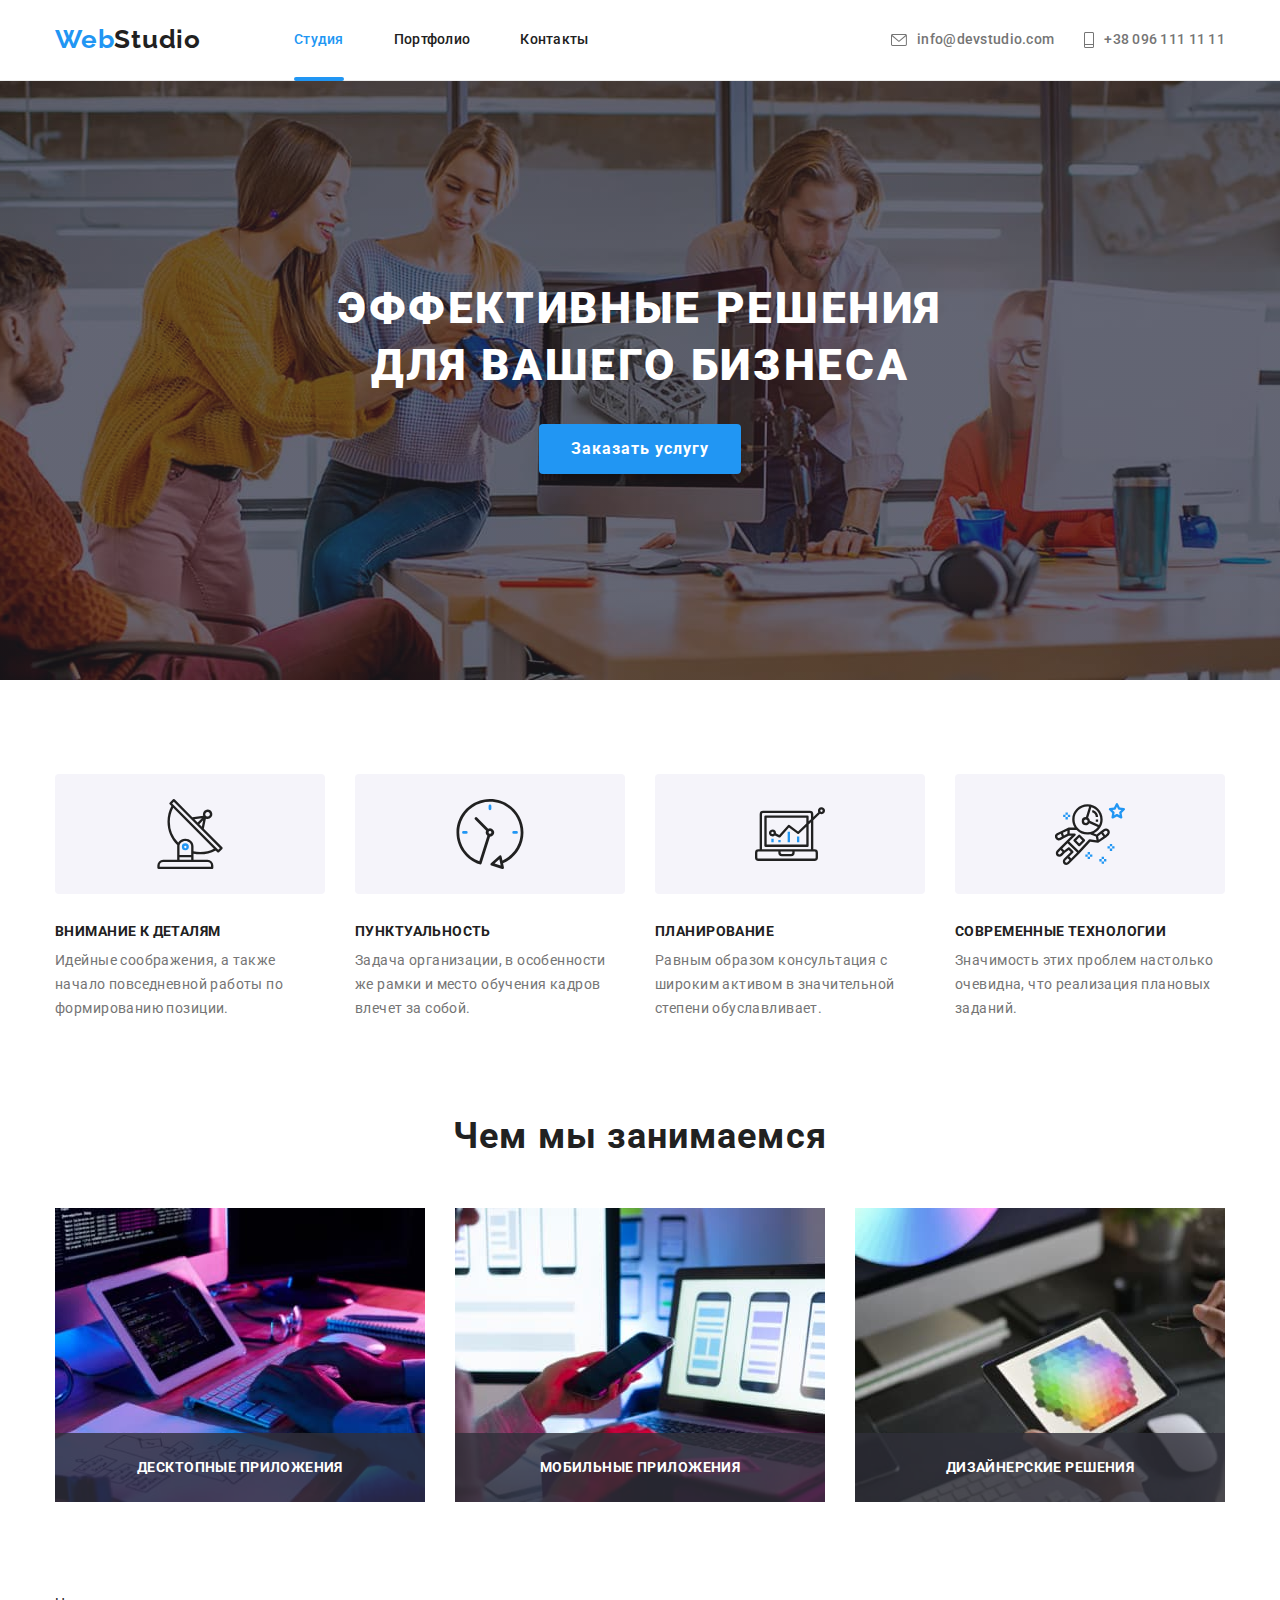
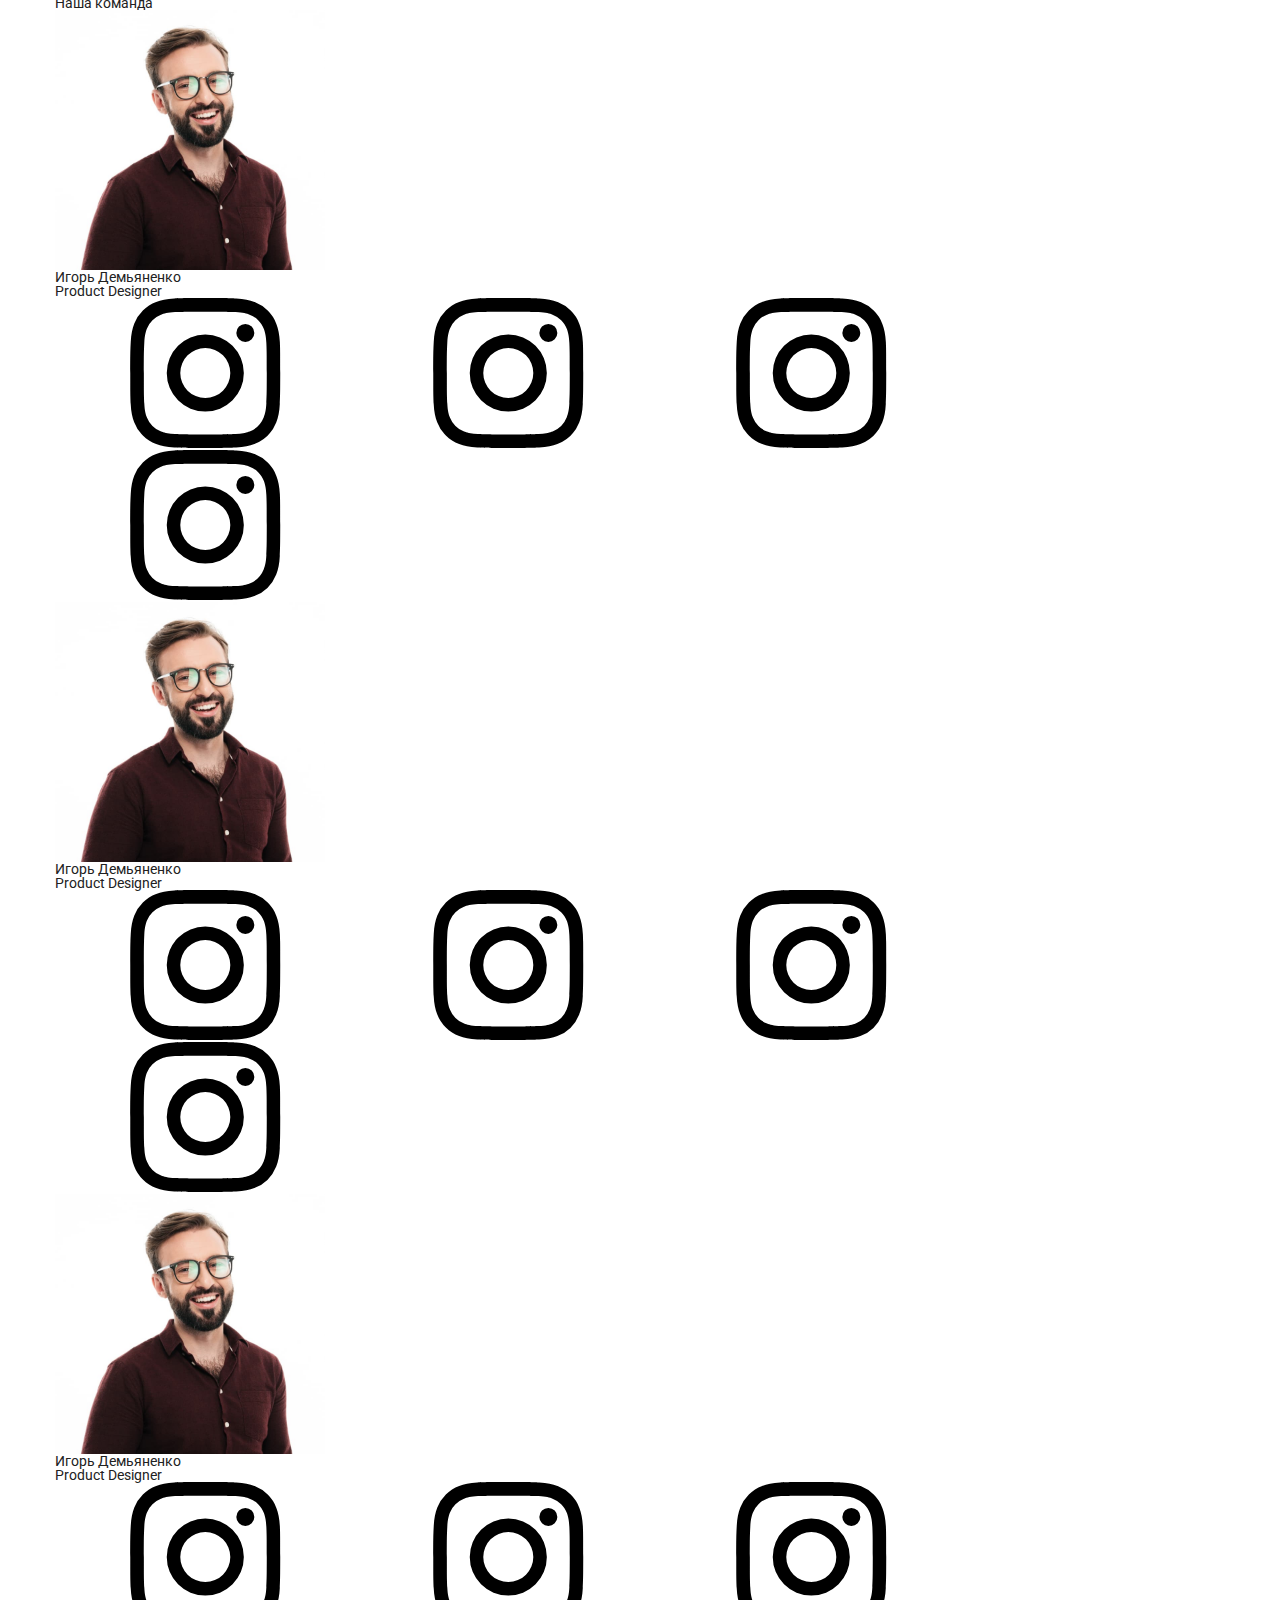
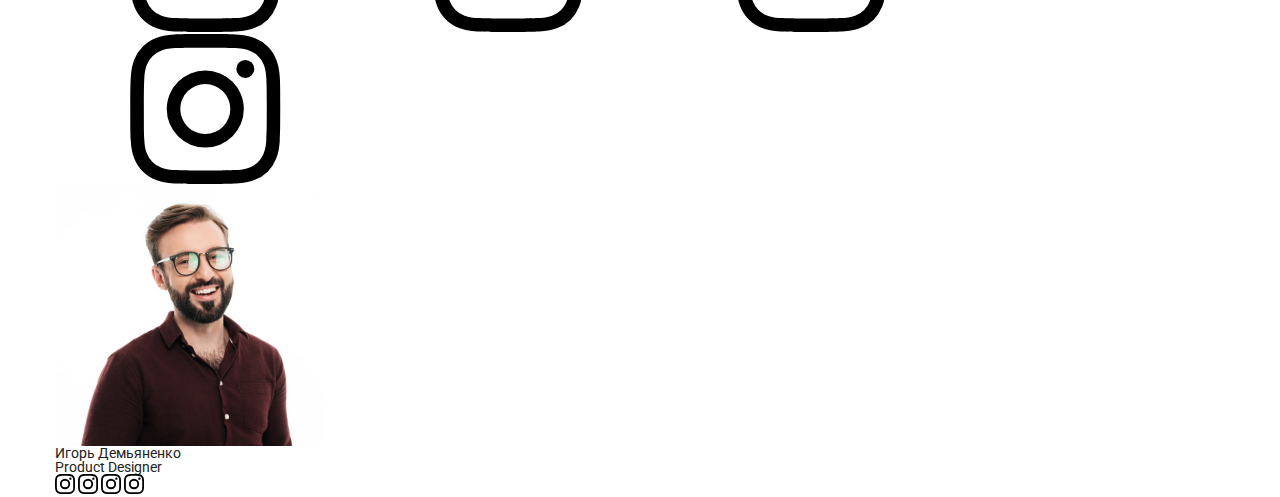
==== index.html @ 562f8910 "Update index.html" ====
<!DOCTYPE html>
<html lang="ru">
  <head>
    <meta charset="UTF-8" />
    <meta name="viewport" content="width=device-width, initial-scale=1.0" />
    <link rel="stylesheet" href="./css/main.min.css" />
    <link rel="preconnect" href="https://fonts.gstatic.com" />
    <link
      href="https://fonts.googleapis.com/css2?family=Raleway:wght@700&family=Roboto:wght@400;500;700;900&display=swap"
      rel="stylesheet"
    />
    <title>Студия</title>
  </head>
  <body>
    <header class="header">
      <div class="container header__inner">
        <a href="index.html" class="logo header__logo"
          ><span class="logo--accent">Web</span>Studio</a
        >
        <nav class="header__nav">
          <ul class="header__nav-list">
            <li>
              <a
                href="index.html"
                class="header__nav-link header__nav-link--active"
                >Студия</a
              >
            </li>

            <li>
              <a href="#" class="header__nav-link">Портфолио</a>
            </li>

            <li>
              <a href="#" class="header__nav-link">Контакты</a>
            </li>
          </ul>
        </nav>
        <address class="header__contact">
          <a href="mailto:info@devstudio.com" class="header__contact-link"
            ><svg width="16" height="12" class="header__contact-icon">
              <use xlink:href="./images/sprite.svg#icon-envelope"></use></svg
            >info@devstudio.com</a
          >

          <a href="tel:+380961111111" class="header__contact-link"
            ><svg width="10" height="16" class="header__contact-icon">
              <use xlink:href="./images/sprite.svg#icon-smartphone"></use></svg
            >+38 096 111 11 11</a
          >
        </address>
      </div>
    </header>
    <main>
      <section class="intro">
        <div class="container intro__inner">
          <h1 class="visually-hidden">
            Создание сайтов, продвижение и обслуживание.
          </h1>
          <b class="intro__title"
            >Эффективные решения <br />
            для вашего бизнеса</b
          >
          <button type="button" class="popup-btn-open">Заказать услугу</button>
        </div>
      </section>
      <section class="soft-skill">
        <div class="container">
          <h2 class="visually-hidden">
            Эффективные веб решения для каждого бизнеса.
          </h2>
          <ul class="soft-skill__list">
            <li>
              <div class="soft-skill__list-icon-box">
                <svg width="70" height="70">
                  <use xlink:href="./images/sprite.svg#icon-antenna"></use>
                </svg>
              </div>
              <h3 class="soft-skill__list-title">Внимание к деталям</h3>
              <p class="soft-skill__list-text">
                Идейные соображения, а также начало повседневной работы по
                формированию позиции.
              </p>
            </li>

            <li>
              <div class="soft-skill__list-icon-box">
                <svg width="70" height="70">
                  <use xlink:href="./images/sprite.svg#icon-clock"></use>
                </svg>
              </div>
              <h3 class="soft-skill__list-title">Пунктуальность</h3>
              <p class="soft-skill__list-text">
                Задача организации, в особенности же рамки и место обучения
                кадров влечет за собой.
              </p>
            </li>

            <li>
              <div class="soft-skill__list-icon-box">
                <svg width="70" height="70">
                  <use xlink:href="./images/sprite.svg#icon-diagram"></use>
                </svg>
              </div>
              <h3 class="soft-skill__list-title">Планирование</h3>
              <p class="soft-skill__list-text">
                Равным образом консультация с широким активом в значительной
                степени обуславливает.
              </p>
            </li>

            <li>
              <div class="soft-skill__list-icon-box">
                <svg width="70" height="70">
                  <use xlink:href="./images/sprite.svg#icon-astronaut"></use>
                </svg>
              </div>
              <h3 class="soft-skill__list-title">Современные технологии</h3>
              <p class="soft-skill__list-text">
                Значимость этих проблем настолько очевидна, что реализация
                плановых заданий.
              </p>
            </li>
          </ul>
        </div>
      </section>
      <section class="tech-skill">
        <div class="container">
          <h2 class="tech-skill__title">Чем мы занимаемся</h2>
          <ul class="tech-skill__list">
            <li>
              <div class="tech-skill__list-thumb">
                <img
                  src="./images/works/develop.jpg"
                  alt="десктопные приложения"
                />
                <div class="tech-skill__box-title">
                  <h3 class="tech-skill__list-title">Десктопные приложения</h3>
                </div>
              </div>
            </li>
            <li>
              <div class="tech-skill__list-thumb">
                <img
                  src="./images/works/adaptive.jpg"
                  alt="мобильные приложения"
                />
                <div class="tech-skill__box-title">
                  <h3 class="tech-skill__list-title">Мобильные приложения</h3>
                </div>
              </div>
            </li>
            <li>
              <div class="tech-skill__list-thumb">
                <img
                  src="./images/works/design.jpg"
                  alt="дизайнерские решения"
                />
                <div class="tech-skill__box-title">
                  <h3 class="tech-skill__list-title">Дизайнерские решения</h3>
                </div>
              </div>
            </li>
          </ul>
        </div>
      </section>
      <section class="team">
        <div class="container">
          <h2 class="team__title">Наша команда</h2>
          <ul class="team__list">
            <li>
              <div class="team__list-thumb-top">
                <img
                  src="./images/team/product_designer.jpg"
                  alt="Игорь Демьяненко"
                />
              </div>

              <div class="team__list-thumb-bottom">
                <h3 class="team__list-title">Игорь Демьяненко</h3>
                <p class="team__list-text">Product Designer</p>
              </div>

              <div class="team__list-social">
                <svg class="team__list-icon">
                  <use xlink:href="./images/sprite.svg#icon-instagram"></use>
                </svg>

                <svg class="team__list-icon">
                  <use xlink:href="./images/sprite.svg#icon-instagram"></use>
                </svg>

                <svg class="team__list-icon">
                  <use xlink:href="./images/sprite.svg#icon-instagram"></use>
                </svg>

                <svg class="team__list-icon">
                  <use xlink:href="./images/sprite.svg#icon-instagram"></use>
                </svg>
              </div>
            </li>

            <li>
              <div class="team__list-thumb-top">
                <img
                  src="./images/team/product_designer.jpg"
                  alt="Игорь Демьяненко"
                />
              </div>

              <div class="team__list-thumb-bottom">
                <h3 class="team__list-title">Игорь Демьяненко</h3>
                <p class="team__list-text">Product Designer</p>
              </div>

              <div class="team__list-social">
                <svg class="team__list-icon">
                  <use xlink:href="./images/sprite.svg#icon-instagram"></use>
                </svg>

                <svg class="team__list-icon">
                  <use xlink:href="./images/sprite.svg#icon-instagram"></use>
                </svg>

                <svg class="team__list-icon">
                  <use xlink:href="./images/sprite.svg#icon-instagram"></use>
                </svg>

                <svg class="team__list-icon">
                  <use xlink:href="./images/sprite.svg#icon-instagram"></use>
                </svg>
              </div>
            </li>

            <li>
              <div class="team__list-thumb-top">
                <img
                  src="./images/team/product_designer.jpg"
                  alt="Игорь Демьяненко"
                />
              </div>

              <div class="team__list-thumb-bottom">
                <h3 class="team__list-title">Игорь Демьяненко</h3>
                <p class="team__list-text">Product Designer</p>
              </div>

              <div class="team__list-social">
                <svg class="team__list-icon">
                  <use xlink:href="./images/sprite.svg#icon-instagram"></use>
                </svg>

                <svg class="team__list-icon">
                  <use xlink:href="./images/sprite.svg#icon-instagram"></use>
                </svg>

                <svg class="team__list-icon">
                  <use xlink:href="./images/sprite.svg#icon-instagram"></use>
                </svg>

                <svg class="team__list-icon">
                  <use xlink:href="./images/sprite.svg#icon-instagram"></use>
                </svg>
              </div>
            </li>

            <li>
              <div class="team__list-thumb-top">
                <img
                  src="./images/team/product_designer.jpg"
                  alt="Игорь Демьяненко"
                />
              </div>

              <div class="team__list-thumb-bottom">
                <h3 class="team__list-title">Игорь Демьяненко</h3>
                <p class="team__list-text">Product Designer</p>
              </div>

              <div class="team__list-social">
                <svg class="team__list-icon" width="20" height="20">
                  <use xlink:href="./images/sprite.svg#icon-instagram"></use>
                </svg>

                <svg class="team__list-icon" width="20" height="20">
                  <use xlink:href="./images/sprite.svg#icon-instagram"></use>
                </svg>

                <svg class="team__list-icon" width="20" height="20">
                  <use xlink:href="./images/sprite.svg#icon-instagram"></use>
                </svg>

                <svg class="team__list-icon" width="20" height="20">
                  <use xlink:href="./images/sprite.svg#icon-instagram"></use>
                </svg>
              </div>
            </li>
          </ul>
        </div>
      </section>
    </main>
  </body>
</html>
---- css/main.min.css ----
*{padding:0;margin:0;border:0}*,*:before,:after{-webkit-box-sizing:border-box;box-sizing:border-box}aside,nav,footer,header,section{display:block}html,body{height:100%;width:100%;font-size:100%;line-height:1;font-size:14px;-ms-text-size-adjust:100%;-moz-text-size-adjust:100%;-webkit-text-size-adjust:100%}input,button,textarea{font-family:inherit}input::-ms-clear{display:none}button{cursor:pointer}button::-moz-focus-inner{padding:0;border:0}a,a:visited{text-decoration:none}a:hover{text-decoration:none}address{font-style:inherit}ul li{list-style:none}img{display:block;width:100%;height:auto}h1,h2,h3,h4,h5,h6{font-size:inherit;font-weight:400}.visually-hidden{position:absolute;width:1px;height:1px;margin:-1px;border:0;padding:0;white-space:nowrap;-webkit-clip-path:inset(100%);clip-path:inset(100%);clip:rect(0 0 0 0);overflow:hidden}body{font-family:var(--primary-font-family);background-color:var(--primary-bc);color:var(--primary-color)}.container{max-width:1200px;padding:0 15px;margin:0 auto}:root{--primary-color: #212121;--primary-bc: #ffffff;--secondary-bc-black: #2f303a;--secondary-bc-gray: #f5f4fa;--secondary-color-white: #ffffff;--secondary-color-gray: #757575;--color-accent: #2196f3;--border-header-color: #ececec;--header-contact-color: #757575;--link-active-color: #2196f3;--box-transparent: rgba(47, 48, 58, 0.8);--primary-font-family: "Roboto", sans-serif;--primary-font-family-logo: "Raleway", sans-serif;--fc-active: 250ms cubic-bezier(0.4, 0, 0.2, 1);--fc-gradient-bg: linear-gradient(to right, rgba(47, 48, 58, 0.4), rgba(47, 48, 58, 0.4))}.header{outline:1px solid var(--border-header-color)}.header__inner{display:-webkit-box;display:-ms-flexbox;display:flex;-webkit-box-align:center;-ms-flex-align:center;align-items:center}.header__logo{padding:24px 0;color:inherit}.header__nav{margin-left:93px}.header__nav-list{display:-webkit-box;display:-ms-flexbox;display:flex}.header__nav-list :not(:first-child){margin-left:50px}.header__nav-link{display:inline-block;padding:32px 0;font-weight:500;font-size:14px;line-height:1.1;letter-spacing:0.02em;color:inherit;-webkit-transition:color var(--fc-active);transition:color var(--fc-active)}.header__nav-link:hover,.header__nav-link:focus{color:var(--link-active-color)}.header__nav-link--active{position:relative;color:var(--link-active-color)}.header__nav-link--active::after{content:"";position:absolute;right:0;bottom:-1px;width:100%;height:4px;background-color:var(--link-active-color);border-radius:2px}.header__contact{display:-webkit-box;display:-ms-flexbox;display:flex;margin-left:auto}.header__contact :not(:first-child){margin-left:30px}.header__contact-link{display:-webkit-box;display:-ms-flexbox;display:flex;-webkit-box-align:center;-ms-flex-align:center;align-items:center;padding:32px 0;font-weight:500;font-size:14px;line-height:1.1;letter-spacing:0.02em;color:var(--header-contact-color);-webkit-transition:color var(--fc-active);transition:color var(--fc-active)}.header__contact-link:hover,.header__contact-link:focus{color:var(--link-active-color)}.header__contact-icon{margin-right:10px;fill:currentColor}.header__contact-icon:hover,.header__contact-icon:focus{fill:currentColor}.logo{font-family:var(--primary-font-family-logo);font-weight:700;font-size:26px;line-height:1.2;letter-spacing:0.03em}.logo--accent{color:var(--color-accent)}.intro{background-color:var(--secondary-bc-black);background-image:var(--fc-gradient-bg),url(../images/hero-bg.jpg);background-repeat:no-repeat;background-position:center;background-size:cover}.intro__inner{height:600px;padding:200px 0;display:-webkit-box;display:-ms-flexbox;display:flex;-webkit-box-align:center;-ms-flex-align:center;align-items:center;-webkit-box-orient:vertical;-webkit-box-direction:normal;-ms-flex-direction:column;flex-direction:column}.intro__title{margin-bottom:30px;font-weight:900;font-size:44px;line-height:1.3;letter-spacing:0.06em;text-align:center;text-transform:uppercase;color:var(--secondary-color-white)}.soft-skill{padding:94px 0}.soft-skill__list{display:-webkit-box;display:-ms-flexbox;display:flex}.soft-skill__list :not(:first-of-type){margin-left:30px}.soft-skill__list-icon-box{display:-webkit-box;display:-ms-flexbox;display:flex;-webkit-box-pack:center;-ms-flex-pack:center;justify-content:center;padding:25px 100px;margin-bottom:30px;background-color:var(--secondary-bc-gray);border-radius:4px}.soft-skill__list-title{margin-bottom:10px;font-weight:700;font-size:14px;line-height:1.1;letter-spacing:0.03em;text-transform:uppercase}.soft-skill__list-text{font-weight:400;font-size:14px;line-height:1.7;letter-spacing:0.03em;color:var(--secondary-color-gray)}.tech-skill{padding-bottom:94px}.tech-skill__title{margin-bottom:50px;font-weight:700;font-size:36px;line-height:1.2;text-align:center;letter-spacing:0.03em}.tech-skill__list{display:-webkit-box;display:-ms-flexbox;display:flex;-webkit-box-pack:justify;-ms-flex-pack:justify;justify-content:space-between}.tech-skill__list-thumb{position:relative;width:370px;height:294px}.tech-skill__box-title{position:absolute;bottom:0;width:100%;padding:27px 0;background-color:var(--box-transparent)}.tech-skill__list-title{font-weight:700;font-size:14px;line-height:1.1;letter-spacing:0.03em;text-align:center;text-transform:uppercase;color:var(--secondary-color-white)}.team__list-thumb-top{width:270px;height:260px}.popup-btn-open{height:50px;padding:10px 32px;background-color:var(--color-accent);font-weight:700;font-size:16px;line-height:30px;text-align:center;letter-spacing:0.06em;color:var(--secondary-color-white);-webkit-box-shadow:0px 4px 4px rgba(0,0,0,0.15);box-shadow:0px 4px 4px rgba(0,0,0,0.15);border-radius:4px}.popup-btn-open:active{position:relative;top:1px;-webkit-box-shadow:none;box-shadow:none}
/*# sourceMappingURL=main.min.css.map */
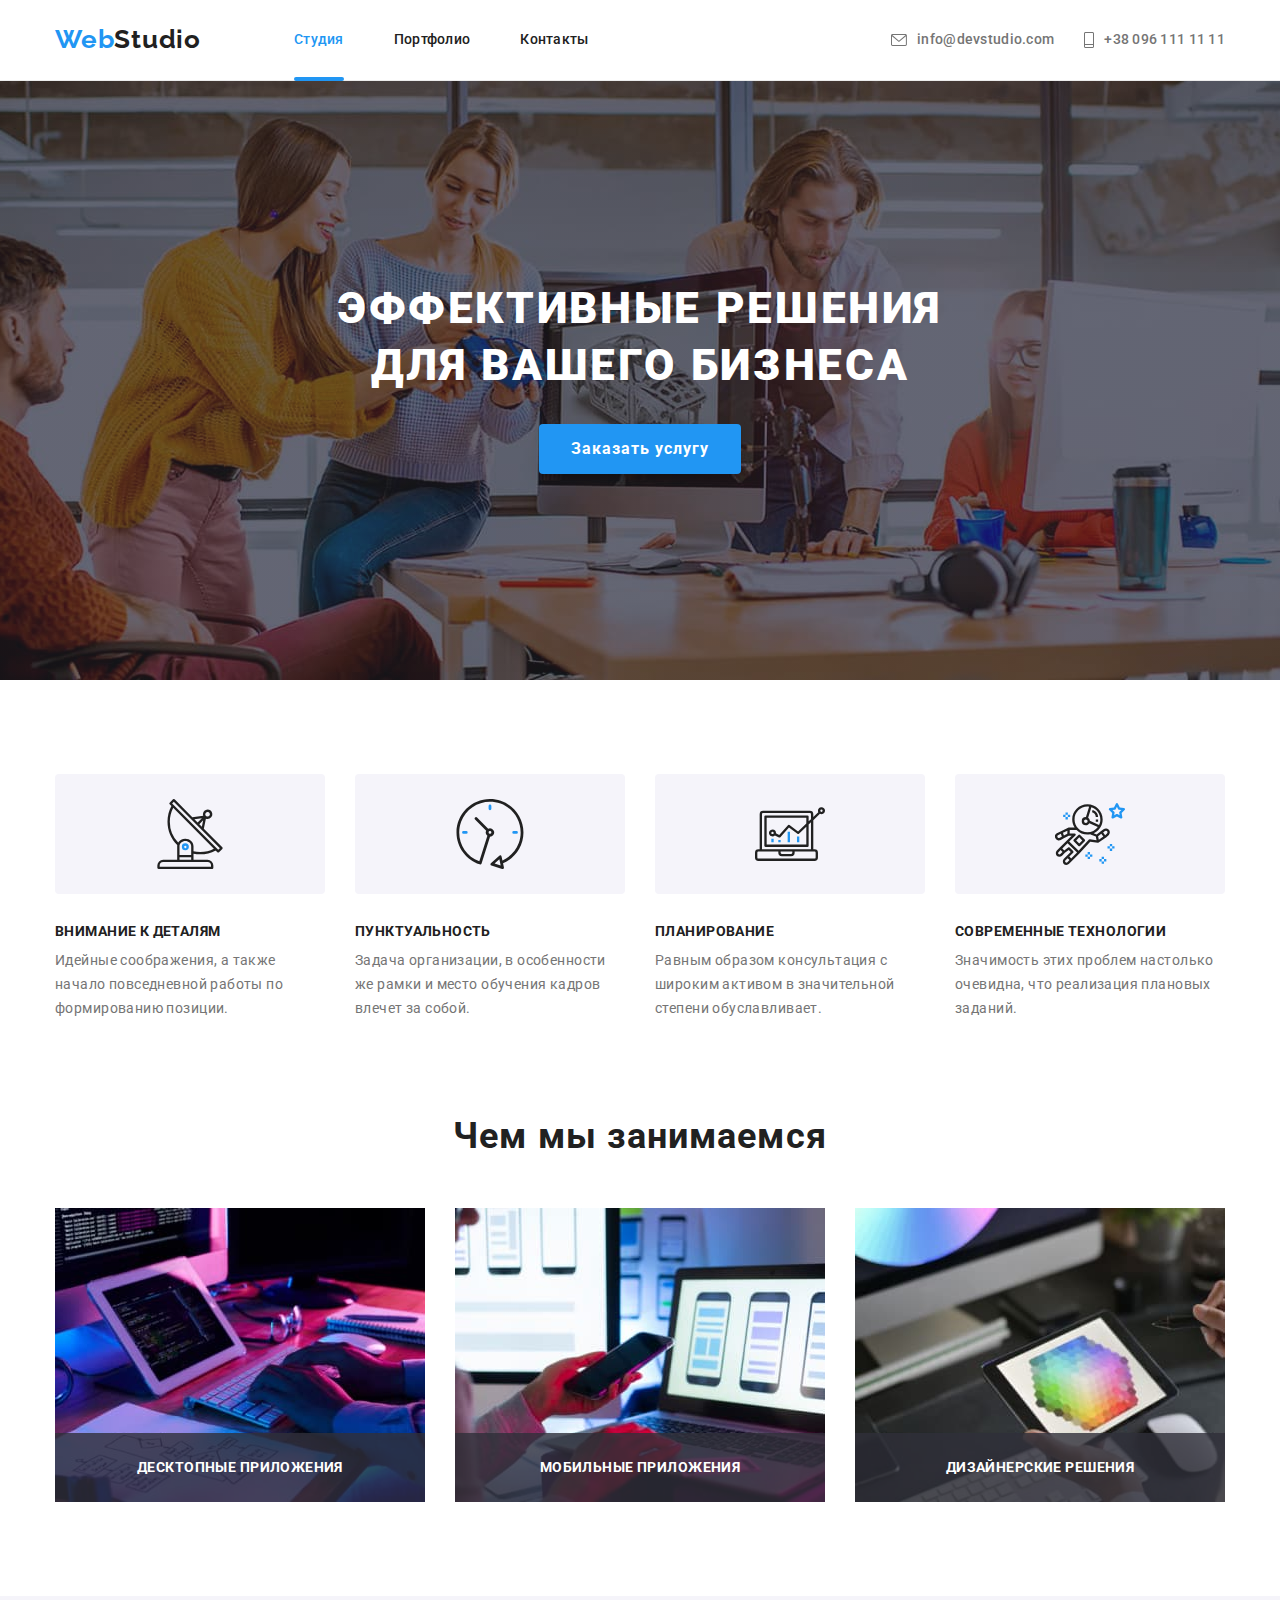
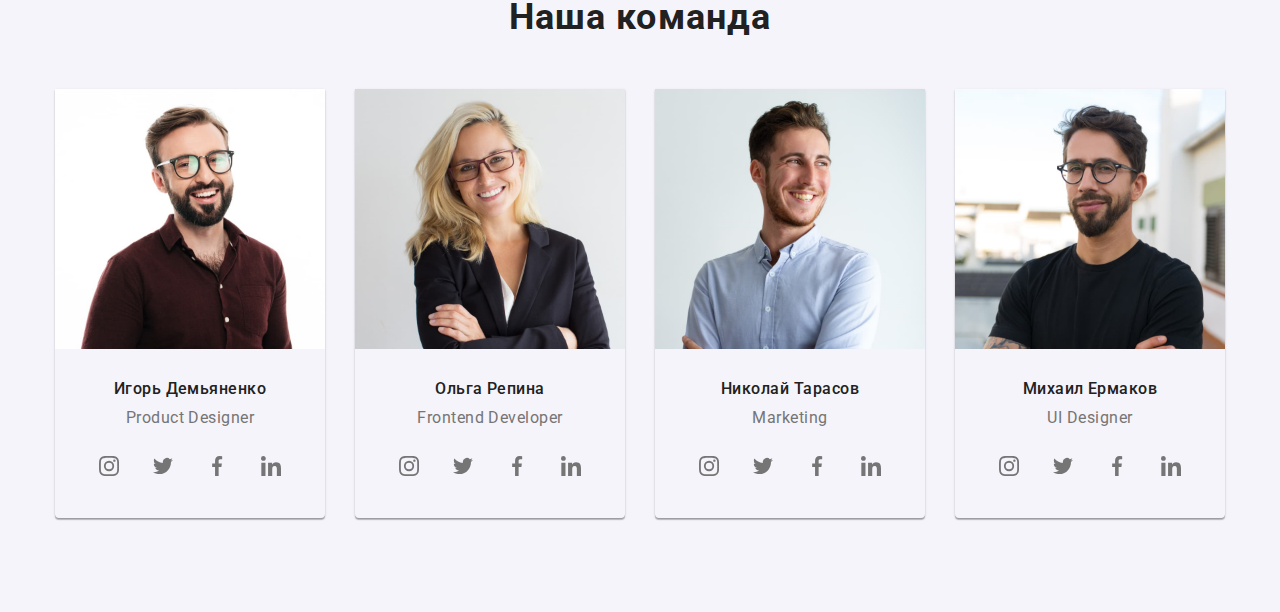
==== commit 1791778f: "Update index.html" ====
--- a/index.html
+++ b/index.html
@@ -168,7 +168,7 @@
         <div class="container">
           <h2 class="team__title">Наша команда</h2>
           <ul class="team__list">
-            <li>
+            <li class="team__list-item">
               <div class="team__list-thumb-top">
                 <img
                   src="./images/team/product_designer.jpg"
@@ -181,119 +181,197 @@
                 <p class="team__list-text">Product Designer</p>
               </div>
 
-              <div class="team__list-social">
-                <svg class="team__list-icon">
-                  <use xlink:href="./images/sprite.svg#icon-instagram"></use>
-                </svg>
-
-                <svg class="team__list-icon">
-                  <use xlink:href="./images/sprite.svg#icon-instagram"></use>
-                </svg>
-
-                <svg class="team__list-icon">
-                  <use xlink:href="./images/sprite.svg#icon-instagram"></use>
-                </svg>
-
-                <svg class="team__list-icon">
-                  <use xlink:href="./images/sprite.svg#icon-instagram"></use>
-                </svg>
-              </div>
-            </li>
-
-            <li>
+              <ul class="social-list">
+                <li>
+                  <a href="#" class="social-list__link">
+                    <svg class="social-list__icon" width="20" height="20">
+                      <use
+                        xlink:href="./images/sprite.svg#icon-instagram"
+                      ></use>
+                    </svg>
+                  </a>
+                </li>
+
+                <li>
+                  <a href="#" class="social-list__link"
+                    ><svg class="social-list__icon" width="20" height="20">
+                      <use
+                        xlink:href="./images/sprite.svg#icon-twitter"
+                      ></use></svg
+                  ></a>
+                </li>
+
+                <li>
+                  <a href="#" class="social-list__link"
+                    ><svg class="social-list__icon" width="20" height="20">
+                      <use
+                        xlink:href="./images/sprite.svg#icon-facebook"
+                      ></use></svg
+                  ></a>
+                </li>
+
+                <li>
+                  <a href="#" class="social-list__link"
+                    ><svg class="social-list__icon" width="20" height="20">
+                      <use
+                        xlink:href="./images/sprite.svg#icon-linkedin"
+                      ></use></svg
+                  ></a>
+                </li>
+              </ul>
+            </li>
+
+            <li class="team__list-item">
               <div class="team__list-thumb-top">
                 <img
-                  src="./images/team/product_designer.jpg"
-                  alt="Игорь Демьяненко"
+                  src="./images/team/frontend_developer.jpg"
+                  alt="Ольга Репина"
                 />
               </div>
 
               <div class="team__list-thumb-bottom">
-                <h3 class="team__list-title">Игорь Демьяненко</h3>
-                <p class="team__list-text">Product Designer</p>
-              </div>
-
-              <div class="team__list-social">
-                <svg class="team__list-icon">
-                  <use xlink:href="./images/sprite.svg#icon-instagram"></use>
-                </svg>
-
-                <svg class="team__list-icon">
-                  <use xlink:href="./images/sprite.svg#icon-instagram"></use>
-                </svg>
-
-                <svg class="team__list-icon">
-                  <use xlink:href="./images/sprite.svg#icon-instagram"></use>
-                </svg>
-
-                <svg class="team__list-icon">
-                  <use xlink:href="./images/sprite.svg#icon-instagram"></use>
-                </svg>
-              </div>
-            </li>
-
-            <li>
+                <h3 class="team__list-title">Ольга Репина</h3>
+                <p class="team__list-text">Frontend Developer</p>
+              </div>
+
+              <ul class="social-list">
+                <li>
+                  <a href="#" class="social-list__link">
+                    <svg class="social-list__icon" width="20" height="20">
+                      <use
+                        xlink:href="./images/sprite.svg#icon-instagram"
+                      ></use>
+                    </svg>
+                  </a>
+                </li>
+
+                <li>
+                  <a href="#" class="social-list__link"
+                    ><svg class="social-list__icon" width="20" height="20">
+                      <use
+                        xlink:href="./images/sprite.svg#icon-twitter"
+                      ></use></svg
+                  ></a>
+                </li>
+
+                <li>
+                  <a href="#" class="social-list__link"
+                    ><svg class="social-list__icon" width="20" height="20">
+                      <use
+                        xlink:href="./images/sprite.svg#icon-facebook"
+                      ></use></svg
+                  ></a>
+                </li>
+
+                <li>
+                  <a href="#" class="social-list__link"
+                    ><svg class="social-list__icon" width="20" height="20">
+                      <use
+                        xlink:href="./images/sprite.svg#icon-linkedin"
+                      ></use></svg
+                  ></a>
+                </li>
+              </ul>
+            </li>
+
+            <li class="team__list-item">
               <div class="team__list-thumb-top">
-                <img
-                  src="./images/team/product_designer.jpg"
-                  alt="Игорь Демьяненко"
-                />
+                <img src="./images/team/marketing.jpg" alt="Николай Тарасов" />
               </div>
 
               <div class="team__list-thumb-bottom">
-                <h3 class="team__list-title">Игорь Демьяненко</h3>
-                <p class="team__list-text">Product Designer</p>
-              </div>
-
-              <div class="team__list-social">
-                <svg class="team__list-icon">
-                  <use xlink:href="./images/sprite.svg#icon-instagram"></use>
-                </svg>
-
-                <svg class="team__list-icon">
-                  <use xlink:href="./images/sprite.svg#icon-instagram"></use>
-                </svg>
-
-                <svg class="team__list-icon">
-                  <use xlink:href="./images/sprite.svg#icon-instagram"></use>
-                </svg>
-
-                <svg class="team__list-icon">
-                  <use xlink:href="./images/sprite.svg#icon-instagram"></use>
-                </svg>
-              </div>
-            </li>
-
-            <li>
+                <h3 class="team__list-title">Николай Тарасов</h3>
+                <p class="team__list-text">Marketing</p>
+              </div>
+
+              <ul class="social-list">
+                <li>
+                  <a href="#" class="social-list__link">
+                    <svg class="social-list__icon" width="20" height="20">
+                      <use
+                        xlink:href="./images/sprite.svg#icon-instagram"
+                      ></use>
+                    </svg>
+                  </a>
+                </li>
+
+                <li>
+                  <a href="#" class="social-list__link"
+                    ><svg class="social-list__icon" width="20" height="20">
+                      <use
+                        xlink:href="./images/sprite.svg#icon-twitter"
+                      ></use></svg
+                  ></a>
+                </li>
+
+                <li>
+                  <a href="#" class="social-list__link"
+                    ><svg class="social-list__icon" width="20" height="20">
+                      <use
+                        xlink:href="./images/sprite.svg#icon-facebook"
+                      ></use></svg
+                  ></a>
+                </li>
+
+                <li>
+                  <a href="#" class="social-list__link"
+                    ><svg class="social-list__icon" width="20" height="20">
+                      <use
+                        xlink:href="./images/sprite.svg#icon-linkedin"
+                      ></use></svg
+                  ></a>
+                </li>
+              </ul>
+            </li>
+
+            <li class="team__list-item">
               <div class="team__list-thumb-top">
-                <img
-                  src="./images/team/product_designer.jpg"
-                  alt="Игорь Демьяненко"
-                />
+                <img src="./images/team/ui_designer.jpg" alt="Михаил Ермаков" />
               </div>
 
               <div class="team__list-thumb-bottom">
-                <h3 class="team__list-title">Игорь Демьяненко</h3>
-                <p class="team__list-text">Product Designer</p>
-              </div>
-
-              <div class="team__list-social">
-                <svg class="team__list-icon" width="20" height="20">
-                  <use xlink:href="./images/sprite.svg#icon-instagram"></use>
-                </svg>
-
-                <svg class="team__list-icon" width="20" height="20">
-                  <use xlink:href="./images/sprite.svg#icon-instagram"></use>
-                </svg>
-
-                <svg class="team__list-icon" width="20" height="20">
-                  <use xlink:href="./images/sprite.svg#icon-instagram"></use>
-                </svg>
-
-                <svg class="team__list-icon" width="20" height="20">
-                  <use xlink:href="./images/sprite.svg#icon-instagram"></use>
-                </svg>
-              </div>
+                <h3 class="team__list-title">Михаил Ермаков</h3>
+                <p class="team__list-text">UI Designer</p>
+              </div>
+
+              <ul class="social-list">
+                <li>
+                  <a href="#" class="social-list__link">
+                    <svg class="social-list__icon" width="20" height="20">
+                      <use
+                        xlink:href="./images/sprite.svg#icon-instagram"
+                      ></use>
+                    </svg>
+                  </a>
+                </li>
+
+                <li>
+                  <a href="#" class="social-list__link"
+                    ><svg class="social-list__icon" width="20" height="20">
+                      <use
+                        xlink:href="./images/sprite.svg#icon-twitter"
+                      ></use></svg
+                  ></a>
+                </li>
+
+                <li>
+                  <a href="#" class="social-list__link"
+                    ><svg class="social-list__icon" width="20" height="20">
+                      <use
+                        xlink:href="./images/sprite.svg#icon-facebook"
+                      ></use></svg
+                  ></a>
+                </li>
+
+                <li>
+                  <a href="#" class="social-list__link"
+                    ><svg class="social-list__icon" width="20" height="20">
+                      <use
+                        xlink:href="./images/sprite.svg#icon-linkedin"
+                      ></use></svg
+                  ></a>
+                </li>
+              </ul>
             </li>
           </ul>
         </div>
--- a/css/main.min.css
+++ b/css/main.min.css
@@ -1,2 +1,2 @@
-*{padding:0;margin:0;border:0}*,*:before,:after{-webkit-box-sizing:border-box;box-sizing:border-box}aside,nav,footer,header,section{display:block}html,body{height:100%;width:100%;font-size:100%;line-height:1;font-size:14px;-ms-text-size-adjust:100%;-moz-text-size-adjust:100%;-webkit-text-size-adjust:100%}input,button,textarea{font-family:inherit}input::-ms-clear{display:none}button{cursor:pointer}button::-moz-focus-inner{padding:0;border:0}a,a:visited{text-decoration:none}a:hover{text-decoration:none}address{font-style:inherit}ul li{list-style:none}img{display:block;width:100%;height:auto}h1,h2,h3,h4,h5,h6{font-size:inherit;font-weight:400}.visually-hidden{position:absolute;width:1px;height:1px;margin:-1px;border:0;padding:0;white-space:nowrap;-webkit-clip-path:inset(100%);clip-path:inset(100%);clip:rect(0 0 0 0);overflow:hidden}body{font-family:var(--primary-font-family);background-color:var(--primary-bc);color:var(--primary-color)}.container{max-width:1200px;padding:0 15px;margin:0 auto}:root{--primary-color: #212121;--primary-bc: #ffffff;--secondary-bc-black: #2f303a;--secondary-bc-gray: #f5f4fa;--secondary-color-white: #ffffff;--secondary-color-gray: #757575;--color-accent: #2196f3;--border-header-color: #ececec;--header-contact-color: #757575;--link-active-color: #2196f3;--box-transparent: rgba(47, 48, 58, 0.8);--primary-font-family: "Roboto", sans-serif;--primary-font-family-logo: "Raleway", sans-serif;--fc-active: 250ms cubic-bezier(0.4, 0, 0.2, 1);--fc-gradient-bg: linear-gradient(to right, rgba(47, 48, 58, 0.4), rgba(47, 48, 58, 0.4))}.header{outline:1px solid var(--border-header-color)}.header__inner{display:-webkit-box;display:-ms-flexbox;display:flex;-webkit-box-align:center;-ms-flex-align:center;align-items:center}.header__logo{padding:24px 0;color:inherit}.header__nav{margin-left:93px}.header__nav-list{display:-webkit-box;display:-ms-flexbox;display:flex}.header__nav-list :not(:first-child){margin-left:50px}.header__nav-link{display:inline-block;padding:32px 0;font-weight:500;font-size:14px;line-height:1.1;letter-spacing:0.02em;color:inherit;-webkit-transition:color var(--fc-active);transition:color var(--fc-active)}.header__nav-link:hover,.header__nav-link:focus{color:var(--link-active-color)}.header__nav-link--active{position:relative;color:var(--link-active-color)}.header__nav-link--active::after{content:"";position:absolute;right:0;bottom:-1px;width:100%;height:4px;background-color:var(--link-active-color);border-radius:2px}.header__contact{display:-webkit-box;display:-ms-flexbox;display:flex;margin-left:auto}.header__contact :not(:first-child){margin-left:30px}.header__contact-link{display:-webkit-box;display:-ms-flexbox;display:flex;-webkit-box-align:center;-ms-flex-align:center;align-items:center;padding:32px 0;font-weight:500;font-size:14px;line-height:1.1;letter-spacing:0.02em;color:var(--header-contact-color);-webkit-transition:color var(--fc-active);transition:color var(--fc-active)}.header__contact-link:hover,.header__contact-link:focus{color:var(--link-active-color)}.header__contact-icon{margin-right:10px;fill:currentColor}.header__contact-icon:hover,.header__contact-icon:focus{fill:currentColor}.logo{font-family:var(--primary-font-family-logo);font-weight:700;font-size:26px;line-height:1.2;letter-spacing:0.03em}.logo--accent{color:var(--color-accent)}.intro{background-color:var(--secondary-bc-black);background-image:var(--fc-gradient-bg),url(../images/hero-bg.jpg);background-repeat:no-repeat;background-position:center;background-size:cover}.intro__inner{height:600px;padding:200px 0;display:-webkit-box;display:-ms-flexbox;display:flex;-webkit-box-align:center;-ms-flex-align:center;align-items:center;-webkit-box-orient:vertical;-webkit-box-direction:normal;-ms-flex-direction:column;flex-direction:column}.intro__title{margin-bottom:30px;font-weight:900;font-size:44px;line-height:1.3;letter-spacing:0.06em;text-align:center;text-transform:uppercase;color:var(--secondary-color-white)}.soft-skill{padding:94px 0}.soft-skill__list{display:-webkit-box;display:-ms-flexbox;display:flex}.soft-skill__list :not(:first-of-type){margin-left:30px}.soft-skill__list-icon-box{display:-webkit-box;display:-ms-flexbox;display:flex;-webkit-box-pack:center;-ms-flex-pack:center;justify-content:center;padding:25px 100px;margin-bottom:30px;background-color:var(--secondary-bc-gray);border-radius:4px}.soft-skill__list-title{margin-bottom:10px;font-weight:700;font-size:14px;line-height:1.1;letter-spacing:0.03em;text-transform:uppercase}.soft-skill__list-text{font-weight:400;font-size:14px;line-height:1.7;letter-spacing:0.03em;color:var(--secondary-color-gray)}.tech-skill{padding-bottom:94px}.tech-skill__title{margin-bottom:50px;font-weight:700;font-size:36px;line-height:1.2;text-align:center;letter-spacing:0.03em}.tech-skill__list{display:-webkit-box;display:-ms-flexbox;display:flex;-webkit-box-pack:justify;-ms-flex-pack:justify;justify-content:space-between}.tech-skill__list-thumb{position:relative;width:370px;height:294px}.tech-skill__box-title{position:absolute;bottom:0;width:100%;padding:27px 0;background-color:var(--box-transparent)}.tech-skill__list-title{font-weight:700;font-size:14px;line-height:1.1;letter-spacing:0.03em;text-align:center;text-transform:uppercase;color:var(--secondary-color-white)}.team__list-thumb-top{width:270px;height:260px}.popup-btn-open{height:50px;padding:10px 32px;background-color:var(--color-accent);font-weight:700;font-size:16px;line-height:30px;text-align:center;letter-spacing:0.06em;color:var(--secondary-color-white);-webkit-box-shadow:0px 4px 4px rgba(0,0,0,0.15);box-shadow:0px 4px 4px rgba(0,0,0,0.15);border-radius:4px}.popup-btn-open:active{position:relative;top:1px;-webkit-box-shadow:none;box-shadow:none}
+*{padding:0;margin:0;border:0}*,*:before,:after{-webkit-box-sizing:border-box;box-sizing:border-box}aside,nav,footer,header,section{display:block}html,body{height:100%;width:100%;font-size:100%;line-height:1;font-size:14px;-ms-text-size-adjust:100%;-moz-text-size-adjust:100%;-webkit-text-size-adjust:100%}input,button,textarea{font-family:inherit}input::-ms-clear{display:none}button{cursor:pointer}button::-moz-focus-inner{padding:0;border:0}a,a:visited{text-decoration:none}a:hover{text-decoration:none}address{font-style:inherit}ul li{list-style:none}img{display:block;width:100%;height:auto}h1,h2,h3,h4,h5,h6{font-size:inherit;font-weight:400}.visually-hidden{position:absolute;width:1px;height:1px;margin:-1px;border:0;padding:0;white-space:nowrap;-webkit-clip-path:inset(100%);clip-path:inset(100%);clip:rect(0 0 0 0);overflow:hidden}body{font-family:var(--primary-font-family);background-color:var(--primary-bc);color:var(--primary-color)}.container{max-width:1200px;padding:0 15px;margin:0 auto}:root{--primary-color: #212121;--primary-bc: #ffffff;--secondary-bc-black: #2f303a;--secondary-bc-gray: #f5f4fa;--secondary-color-white: #ffffff;--secondary-color-gray: #757575;--color-accent: #2196f3;--border-header-color: #ececec;--header-contact-color: #757575;--link-active-color: #2196f3;--box-transparent: rgba(47, 48, 58, 0.8);--primary-font-family: "Roboto", sans-serif;--primary-font-family-logo: "Raleway", sans-serif;--fc-active: 250ms cubic-bezier(0.4, 0, 0.2, 1);--fc-gradient-bg: linear-gradient(to right, rgba(47, 48, 58, 0.4), rgba(47, 48, 58, 0.4))}.header{outline:1px solid var(--border-header-color)}.header__inner{display:-webkit-box;display:-ms-flexbox;display:flex;-webkit-box-align:center;-ms-flex-align:center;align-items:center}.header__logo{padding:24px 0;color:inherit}.header__nav{margin-left:93px}.header__nav-list{display:-webkit-box;display:-ms-flexbox;display:flex}.header__nav-list :not(:first-child){margin-left:50px}.header__nav-link{display:inline-block;padding:32px 0;font-weight:500;font-size:14px;line-height:1.1;letter-spacing:0.02em;color:inherit;-webkit-transition:color var(--fc-active);transition:color var(--fc-active)}.header__nav-link:hover,.header__nav-link:focus{color:var(--link-active-color)}.header__nav-link--active{position:relative;color:var(--link-active-color)}.header__nav-link--active::after{content:"";position:absolute;right:0;bottom:-1px;width:100%;height:4px;background-color:var(--link-active-color);border-radius:2px}.header__contact{display:-webkit-box;display:-ms-flexbox;display:flex;margin-left:auto}.header__contact :not(:first-child){margin-left:30px}.header__contact-link{display:-webkit-box;display:-ms-flexbox;display:flex;-webkit-box-align:center;-ms-flex-align:center;align-items:center;padding:32px 0;font-weight:500;font-size:14px;line-height:1.1;letter-spacing:0.02em;color:var(--header-contact-color);-webkit-transition:color var(--fc-active);transition:color var(--fc-active)}.header__contact-link:hover,.header__contact-link:focus{color:var(--link-active-color)}.header__contact-icon{margin-right:10px;fill:currentColor}.header__contact-icon:hover,.header__contact-icon:focus{fill:currentColor}.logo{font-family:var(--primary-font-family-logo);font-weight:700;font-size:26px;line-height:1.2;letter-spacing:0.03em}.logo--accent{color:var(--color-accent)}.intro{background-color:var(--secondary-bc-black);background-image:var(--fc-gradient-bg),url(../images/hero-bg.jpg);background-repeat:no-repeat;background-position:center;background-size:cover}.intro__inner{height:600px;padding:200px 0;display:-webkit-box;display:-ms-flexbox;display:flex;-webkit-box-align:center;-ms-flex-align:center;align-items:center;-webkit-box-orient:vertical;-webkit-box-direction:normal;-ms-flex-direction:column;flex-direction:column}.intro__title{margin-bottom:30px;font-weight:900;font-size:44px;line-height:1.3;letter-spacing:0.06em;text-align:center;text-transform:uppercase;color:var(--secondary-color-white)}.soft-skill{padding:94px 0}.soft-skill__list{display:-webkit-box;display:-ms-flexbox;display:flex}.soft-skill__list :not(:first-of-type){margin-left:30px}.soft-skill__list-icon-box{display:-webkit-box;display:-ms-flexbox;display:flex;-webkit-box-pack:center;-ms-flex-pack:center;justify-content:center;padding:25px 100px;margin-bottom:30px;background-color:var(--secondary-bc-gray);border-radius:4px}.soft-skill__list-title{margin-bottom:10px;font-weight:700;font-size:14px;line-height:1.1;letter-spacing:0.03em;text-transform:uppercase}.soft-skill__list-text{font-weight:400;font-size:14px;line-height:1.7;letter-spacing:0.03em;color:var(--secondary-color-gray)}.tech-skill{padding-bottom:94px}.tech-skill__title{margin-bottom:50px;font-weight:700;font-size:36px;line-height:1.2;text-align:center;letter-spacing:0.03em}.tech-skill__list{display:-webkit-box;display:-ms-flexbox;display:flex;-webkit-box-pack:justify;-ms-flex-pack:justify;justify-content:space-between}.tech-skill__list-thumb{position:relative;width:370px;height:294px}.tech-skill__box-title{position:absolute;bottom:0;width:100%;padding:27px 0;background-color:var(--box-transparent)}.tech-skill__list-title{font-weight:700;font-size:14px;line-height:1.1;letter-spacing:0.03em;text-align:center;text-transform:uppercase;color:var(--secondary-color-white)}.team{padding-bottom:94px;background:var(--secondary-bc-gray)}.team__title{margin-bottom:50px;font-weight:700;font-size:36px;line-height:1.2;text-align:center;letter-spacing:0.03em}.team__list{display:-webkit-box;display:-ms-flexbox;display:flex;-webkit-box-pack:justify;-ms-flex-pack:justify;justify-content:space-between}.team__list-item{-webkit-box-shadow:0px 1px 3px rgba(0,0,0,0.12),0px 1px 1px rgba(0,0,0,0.14),0px 2px 1px rgba(0,0,0,0.2);box-shadow:0px 1px 3px rgba(0,0,0,0.12),0px 1px 1px rgba(0,0,0,0.14),0px 2px 1px rgba(0,0,0,0.2);border-radius:0px 0px 4px 4px}.team__list-thumb-top{width:270px;height:260px;margin-bottom:30px}.team__list-thumb-bottom{text-align:center;margin-bottom:16px}.team__list-title{margin-bottom:10px;font-weight:500;font-size:16px;line-height:1.2;letter-spacing:0.03em}.team__list-text{font-weight:400;font-size:16px;line-height:1.2;letter-spacing:0.03em;color:var(--secondary-color-gray)}.social-list{padding:0 32px 30px;display:-webkit-box;display:-ms-flexbox;display:flex;-webkit-box-pack:justify;-ms-flex-pack:justify;justify-content:space-between}.social-list__link{display:-webkit-box;display:-ms-flexbox;display:flex;-webkit-box-pack:center;-ms-flex-pack:center;justify-content:center;-webkit-box-align:center;-ms-flex-align:center;align-items:center;width:44px;height:44px;border-radius:50%;background-color:transparent;color:var(--secondary-color-gray);-webkit-transition:background-color var(--fc-active),color var(--fc-active);transition:background-color var(--fc-active),color var(--fc-active)}.social-list__link:hover,.social-list__link:focus{background-color:var(--link-active-color);color:var(--secondary-color-white)}.social-list__icon{fill:currentColor}.popup-btn-open{height:50px;padding:10px 32px;background-color:var(--color-accent);font-weight:700;font-size:16px;line-height:30px;text-align:center;letter-spacing:0.06em;color:var(--secondary-color-white);-webkit-box-shadow:0px 4px 4px rgba(0,0,0,0.15);box-shadow:0px 4px 4px rgba(0,0,0,0.15);border-radius:4px}.popup-btn-open:active{position:relative;top:1px;-webkit-box-shadow:none;box-shadow:none}
 /*# sourceMappingURL=main.min.css.map */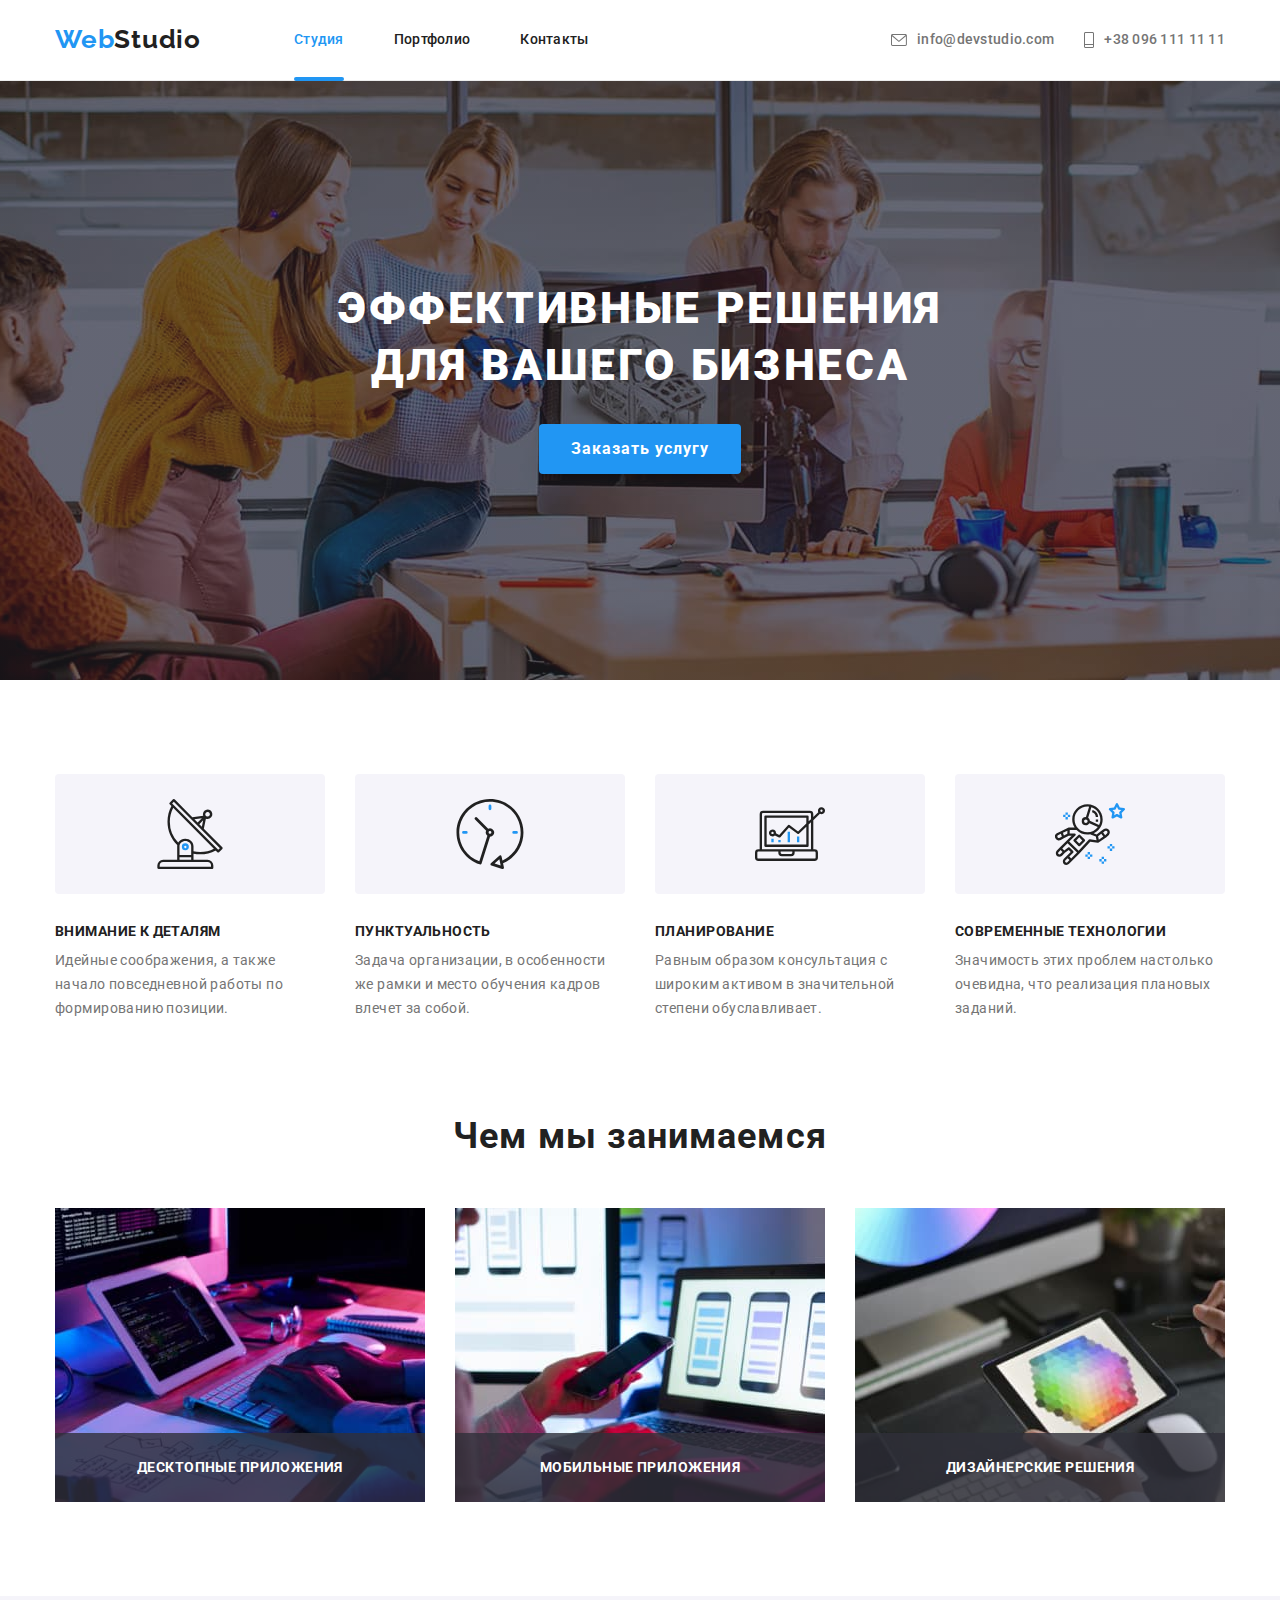
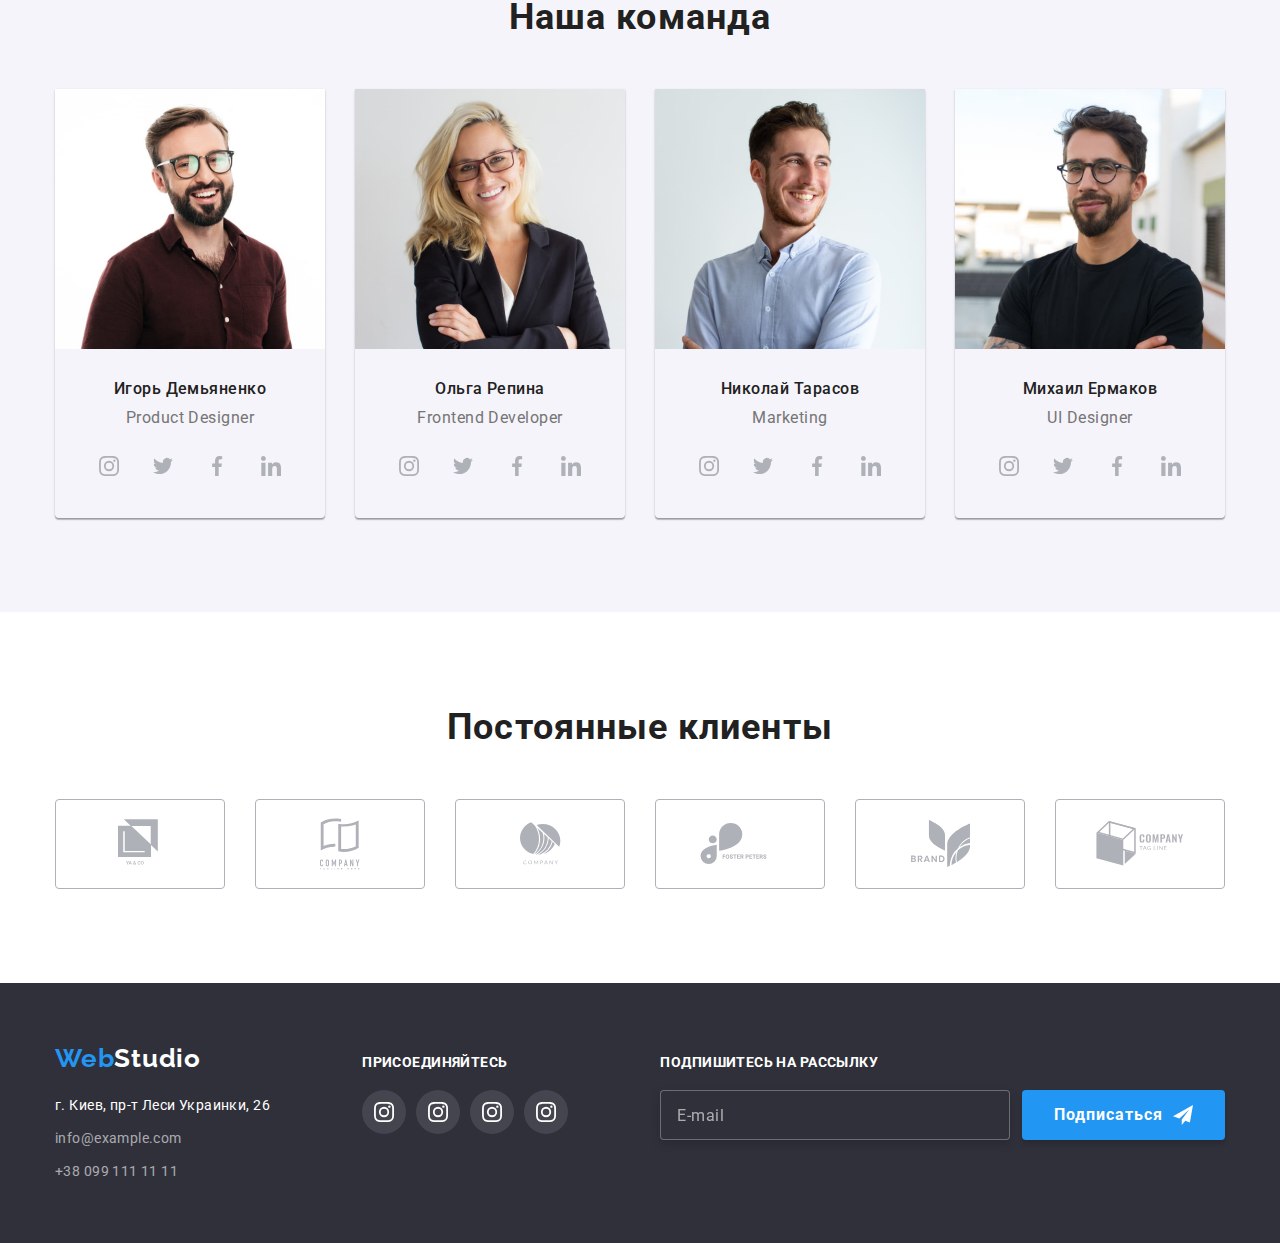
==== commit d9e14f6f: "Update index.html" ====
--- a/index.html
+++ b/index.html
@@ -61,7 +61,7 @@
             >Эффективные решения <br />
             для вашего бизнеса</b
           >
-          <button type="button" class="popup-btn-open">Заказать услугу</button>
+          <button type="button" class="popup-btn">Заказать услугу</button>
         </div>
       </section>
       <section class="soft-skill">
@@ -376,6 +376,136 @@
           </ul>
         </div>
       </section>
+      <section class="clients">
+        <div class="container">
+          <h2 class="clients__title">Постоянные клиенты</h2>
+          <ul class="clients__list">
+            <li>
+              <a href="#" class="clients__list-link"
+                ><svg class="clients__list-icon" width="44" height="49">
+                  <use xlink:href="./images/sprite.svg#icon-logo-1"></use></svg
+              ></a>
+            </li>
+
+            <li>
+              <a href="#" class="clients__list-link"
+                ><svg class="clients__list-icon" width="40" height="52">
+                  <use xlink:href="./images/sprite.svg#icon-logo-2"></use></svg
+              ></a>
+            </li>
+
+            <li>
+              <a href="#" class="clients__list-link"
+                ><svg class="clients__list-icon" width="41" height="43">
+                  <use xlink:href="./images/sprite.svg#icon-logo-3"></use></svg
+              ></a>
+            </li>
+
+            <li>
+              <a href="#" class="clients__list-link"
+                ><svg class="clients__list-icon" width="80" height="42">
+                  <use xlink:href="./images/sprite.svg#icon-logo-4"></use></svg
+              ></a>
+            </li>
+
+            <li>
+              <a href="#" class="clients__list-link"
+                ><svg class="clients__list-icon" width="59" height="47">
+                  <use xlink:href="./images/sprite.svg#icon-logo-5"></use></svg
+              ></a>
+            </li>
+
+            <li>
+              <a href="#" class="clients__list-link"
+                ><svg class="clients__list-icon" width="88" height="45">
+                  <use xlink:href="./images/sprite.svg#icon-logo-6"></use></svg
+              ></a>
+            </li>
+          </ul>
+        </div>
+      </section>
+      <footer class="footer">
+        <div class="container footer__inner">
+          <div>
+            <a href="index.html" class="logo footer__logo--white"
+              ><span class="logo--accent">Web</span>Studio</a
+            >
+            <address class="footer-contact">
+              <a href="#" class="footer-contact__link"
+                >г. Киев, пр-т Леси Украинки, 26</a
+              >
+
+              <a href="#" class="footer-contact__link">info@example.com</a>
+
+              <a href="#" class="footer-contact__link">+38 099 111 11 11</a>
+            </address>
+          </div>
+
+          <div>
+            <b class="footer__social-title">присоединяйтесь</b>
+            <ul class="footer__social-list">
+              <li>
+                <a href="#" class="footer__social-link"
+                  ><svg width="20" height="20" class="footer__social-icon">
+                    <use
+                      xlink:href="./images/sprite.svg#icon-instagram"
+                    ></use></svg
+                ></a>
+              </li>
+
+              <li>
+                <a href="#" class="footer__social-link"
+                  ><svg width="20" height="20" class="footer__social-icon">
+                    <use
+                      xlink:href="./images/sprite.svg#icon-instagram"
+                    ></use></svg
+                ></a>
+              </li>
+
+              <li>
+                <a href="#" class="footer__social-link"
+                  ><svg width="20" height="20" class="footer__social-icon">
+                    <use
+                      xlink:href="./images/sprite.svg#icon-instagram"
+                    ></use></svg
+                ></a>
+              </li>
+
+              <li>
+                <a href="#" class="footer__social-link"
+                  ><svg width="20" height="20" class="footer__social-icon">
+                    <use
+                      xlink:href="./images/sprite.svg#icon-instagram"
+                    ></use></svg
+                ></a>
+              </li>
+            </ul>
+          </div>
+
+          <div>
+            <b class="footer__form-title">Подпишитесь на рассылку</b>
+
+            <form class="footer__form">
+              <input
+                type="email"
+                name="mail"
+                id="mail"
+                placeholder="E-mail"
+                class="footer__form-input"
+              />
+              <button type="button" class="popup-btn footer__form-btn">
+                Подписаться<svg
+                  width="20"
+                  height="20"
+                  class="footer__form-btn--icon"
+                >
+                  <use xlink:href="./images/sprite.svg#icon-send"></use>
+                </svg>
+              </button>
+            </form>
+          </div>
+        </div>
+      </footer>
     </main>
   </body>
 </html>
--- a/css/main.min.css
+++ b/css/main.min.css
@@ -1,2 +1,2 @@
-*{padding:0;margin:0;border:0}*,*:before,:after{-webkit-box-sizing:border-box;box-sizing:border-box}aside,nav,footer,header,section{display:block}html,body{height:100%;width:100%;font-size:100%;line-height:1;font-size:14px;-ms-text-size-adjust:100%;-moz-text-size-adjust:100%;-webkit-text-size-adjust:100%}input,button,textarea{font-family:inherit}input::-ms-clear{display:none}button{cursor:pointer}button::-moz-focus-inner{padding:0;border:0}a,a:visited{text-decoration:none}a:hover{text-decoration:none}address{font-style:inherit}ul li{list-style:none}img{display:block;width:100%;height:auto}h1,h2,h3,h4,h5,h6{font-size:inherit;font-weight:400}.visually-hidden{position:absolute;width:1px;height:1px;margin:-1px;border:0;padding:0;white-space:nowrap;-webkit-clip-path:inset(100%);clip-path:inset(100%);clip:rect(0 0 0 0);overflow:hidden}body{font-family:var(--primary-font-family);background-color:var(--primary-bc);color:var(--primary-color)}.container{max-width:1200px;padding:0 15px;margin:0 auto}:root{--primary-color: #212121;--primary-bc: #ffffff;--secondary-bc-black: #2f303a;--secondary-bc-gray: #f5f4fa;--secondary-color-white: #ffffff;--secondary-color-gray: #757575;--color-accent: #2196f3;--border-header-color: #ececec;--header-contact-color: #757575;--link-active-color: #2196f3;--box-transparent: rgba(47, 48, 58, 0.8);--primary-font-family: "Roboto", sans-serif;--primary-font-family-logo: "Raleway", sans-serif;--fc-active: 250ms cubic-bezier(0.4, 0, 0.2, 1);--fc-gradient-bg: linear-gradient(to right, rgba(47, 48, 58, 0.4), rgba(47, 48, 58, 0.4))}.header{outline:1px solid var(--border-header-color)}.header__inner{display:-webkit-box;display:-ms-flexbox;display:flex;-webkit-box-align:center;-ms-flex-align:center;align-items:center}.header__logo{padding:24px 0;color:inherit}.header__nav{margin-left:93px}.header__nav-list{display:-webkit-box;display:-ms-flexbox;display:flex}.header__nav-list :not(:first-child){margin-left:50px}.header__nav-link{display:inline-block;padding:32px 0;font-weight:500;font-size:14px;line-height:1.1;letter-spacing:0.02em;color:inherit;-webkit-transition:color var(--fc-active);transition:color var(--fc-active)}.header__nav-link:hover,.header__nav-link:focus{color:var(--link-active-color)}.header__nav-link--active{position:relative;color:var(--link-active-color)}.header__nav-link--active::after{content:"";position:absolute;right:0;bottom:-1px;width:100%;height:4px;background-color:var(--link-active-color);border-radius:2px}.header__contact{display:-webkit-box;display:-ms-flexbox;display:flex;margin-left:auto}.header__contact :not(:first-child){margin-left:30px}.header__contact-link{display:-webkit-box;display:-ms-flexbox;display:flex;-webkit-box-align:center;-ms-flex-align:center;align-items:center;padding:32px 0;font-weight:500;font-size:14px;line-height:1.1;letter-spacing:0.02em;color:var(--header-contact-color);-webkit-transition:color var(--fc-active);transition:color var(--fc-active)}.header__contact-link:hover,.header__contact-link:focus{color:var(--link-active-color)}.header__contact-icon{margin-right:10px;fill:currentColor}.header__contact-icon:hover,.header__contact-icon:focus{fill:currentColor}.logo{font-family:var(--primary-font-family-logo);font-weight:700;font-size:26px;line-height:1.2;letter-spacing:0.03em}.logo--accent{color:var(--color-accent)}.intro{background-color:var(--secondary-bc-black);background-image:var(--fc-gradient-bg),url(../images/hero-bg.jpg);background-repeat:no-repeat;background-position:center;background-size:cover}.intro__inner{height:600px;padding:200px 0;display:-webkit-box;display:-ms-flexbox;display:flex;-webkit-box-align:center;-ms-flex-align:center;align-items:center;-webkit-box-orient:vertical;-webkit-box-direction:normal;-ms-flex-direction:column;flex-direction:column}.intro__title{margin-bottom:30px;font-weight:900;font-size:44px;line-height:1.3;letter-spacing:0.06em;text-align:center;text-transform:uppercase;color:var(--secondary-color-white)}.soft-skill{padding:94px 0}.soft-skill__list{display:-webkit-box;display:-ms-flexbox;display:flex}.soft-skill__list :not(:first-of-type){margin-left:30px}.soft-skill__list-icon-box{display:-webkit-box;display:-ms-flexbox;display:flex;-webkit-box-pack:center;-ms-flex-pack:center;justify-content:center;padding:25px 100px;margin-bottom:30px;background-color:var(--secondary-bc-gray);border-radius:4px}.soft-skill__list-title{margin-bottom:10px;font-weight:700;font-size:14px;line-height:1.1;letter-spacing:0.03em;text-transform:uppercase}.soft-skill__list-text{font-weight:400;font-size:14px;line-height:1.7;letter-spacing:0.03em;color:var(--secondary-color-gray)}.tech-skill{padding-bottom:94px}.tech-skill__title{margin-bottom:50px;font-weight:700;font-size:36px;line-height:1.2;text-align:center;letter-spacing:0.03em}.tech-skill__list{display:-webkit-box;display:-ms-flexbox;display:flex;-webkit-box-pack:justify;-ms-flex-pack:justify;justify-content:space-between}.tech-skill__list-thumb{position:relative;width:370px;height:294px}.tech-skill__box-title{position:absolute;bottom:0;width:100%;padding:27px 0;background-color:var(--box-transparent)}.tech-skill__list-title{font-weight:700;font-size:14px;line-height:1.1;letter-spacing:0.03em;text-align:center;text-transform:uppercase;color:var(--secondary-color-white)}.team{padding-bottom:94px;background:var(--secondary-bc-gray)}.team__title{margin-bottom:50px;font-weight:700;font-size:36px;line-height:1.2;text-align:center;letter-spacing:0.03em}.team__list{display:-webkit-box;display:-ms-flexbox;display:flex;-webkit-box-pack:justify;-ms-flex-pack:justify;justify-content:space-between}.team__list-item{-webkit-box-shadow:0px 1px 3px rgba(0,0,0,0.12),0px 1px 1px rgba(0,0,0,0.14),0px 2px 1px rgba(0,0,0,0.2);box-shadow:0px 1px 3px rgba(0,0,0,0.12),0px 1px 1px rgba(0,0,0,0.14),0px 2px 1px rgba(0,0,0,0.2);border-radius:0px 0px 4px 4px}.team__list-thumb-top{width:270px;height:260px;margin-bottom:30px}.team__list-thumb-bottom{text-align:center;margin-bottom:16px}.team__list-title{margin-bottom:10px;font-weight:500;font-size:16px;line-height:1.2;letter-spacing:0.03em}.team__list-text{font-weight:400;font-size:16px;line-height:1.2;letter-spacing:0.03em;color:var(--secondary-color-gray)}.social-list{padding:0 32px 30px;display:-webkit-box;display:-ms-flexbox;display:flex;-webkit-box-pack:justify;-ms-flex-pack:justify;justify-content:space-between}.social-list__link{display:-webkit-box;display:-ms-flexbox;display:flex;-webkit-box-pack:center;-ms-flex-pack:center;justify-content:center;-webkit-box-align:center;-ms-flex-align:center;align-items:center;width:44px;height:44px;border-radius:50%;background-color:transparent;color:var(--secondary-color-gray);-webkit-transition:background-color var(--fc-active),color var(--fc-active);transition:background-color var(--fc-active),color var(--fc-active)}.social-list__link:hover,.social-list__link:focus{background-color:var(--link-active-color);color:var(--secondary-color-white)}.social-list__icon{fill:currentColor}.popup-btn-open{height:50px;padding:10px 32px;background-color:var(--color-accent);font-weight:700;font-size:16px;line-height:30px;text-align:center;letter-spacing:0.06em;color:var(--secondary-color-white);-webkit-box-shadow:0px 4px 4px rgba(0,0,0,0.15);box-shadow:0px 4px 4px rgba(0,0,0,0.15);border-radius:4px}.popup-btn-open:active{position:relative;top:1px;-webkit-box-shadow:none;box-shadow:none}
+*{padding:0;margin:0;border:0}*,*:before,:after{-webkit-box-sizing:border-box;box-sizing:border-box}aside,nav,footer,header,section{display:block}html,body{height:100%;width:100%;font-size:100%;line-height:1;font-size:14px;-ms-text-size-adjust:100%;-moz-text-size-adjust:100%;-webkit-text-size-adjust:100%}input,button,textarea{font-family:inherit}input::-ms-clear{display:none}button{cursor:pointer}button::-moz-focus-inner{padding:0;border:0}a,a:visited{text-decoration:none}a:hover{text-decoration:none}address{font-style:inherit}ul li{list-style:none}img{display:block;width:100%;height:auto}h1,h2,h3,h4,h5,h6{font-size:inherit;font-weight:400}.visually-hidden{position:absolute;width:1px;height:1px;margin:-1px;border:0;padding:0;white-space:nowrap;-webkit-clip-path:inset(100%);clip-path:inset(100%);clip:rect(0 0 0 0);overflow:hidden}body{font-family:var(--primary-font-family);background-color:var(--primary-bc);color:var(--primary-color)}.container{max-width:1200px;padding:0 15px;margin:0 auto}:root{--primary-color: #212121;--primary-bc: #ffffff;--secondary-bc-black: #2f303a;--secondary-bc-gray: #f5f4fa;--secondary-color-white: #ffffff;--secondary-color-gray: #757575;--color-accent: #2196f3;--border-header-color: #ececec;--header-contact-color: #757575;--link-active-color: #2196f3;--link-no-active-color: #afb1b8;--color-white-transparent: rgba(255, 255, 255, 0.6);--background-transparent: rgba(255, 255, 255, 0.1);--box-transparent: rgba(47, 48, 58, 0.8);--primary-font-family: "Roboto", sans-serif;--primary-font-family-logo: "Raleway", sans-serif;--fc-active: 250ms cubic-bezier(0.4, 0, 0.2, 1);--fc-gradient-bg: linear-gradient(to right, rgba(47, 48, 58, 0.4), rgba(47, 48, 58, 0.4))}.header{outline:1px solid var(--border-header-color)}.header__inner{display:-webkit-box;display:-ms-flexbox;display:flex;-webkit-box-align:center;-ms-flex-align:center;align-items:center}.header__logo{padding:24px 0;color:inherit}.header__nav{margin-left:93px}.header__nav-list{display:-webkit-box;display:-ms-flexbox;display:flex}.header__nav-list :not(:first-child){margin-left:50px}.header__nav-link{display:inline-block;padding:32px 0;font-weight:500;font-size:14px;line-height:1.1;letter-spacing:0.02em;color:inherit;-webkit-transition:color var(--fc-active);transition:color var(--fc-active)}.header__nav-link:hover,.header__nav-link:focus{color:var(--link-active-color)}.header__nav-link--active{position:relative;color:var(--link-active-color)}.header__nav-link--active::after{content:"";position:absolute;right:0;bottom:-1px;width:100%;height:4px;background-color:var(--link-active-color);border-radius:2px}.header__contact{display:-webkit-box;display:-ms-flexbox;display:flex;margin-left:auto}.header__contact :not(:first-child){margin-left:30px}.header__contact-link{display:-webkit-box;display:-ms-flexbox;display:flex;-webkit-box-align:center;-ms-flex-align:center;align-items:center;padding:32px 0;font-weight:500;font-size:14px;line-height:1.1;letter-spacing:0.02em;color:var(--header-contact-color);-webkit-transition:color var(--fc-active);transition:color var(--fc-active)}.header__contact-link:hover,.header__contact-link:focus{color:var(--link-active-color)}.header__contact-icon{margin-right:10px;fill:currentColor}.header__contact-icon:hover,.header__contact-icon:focus{fill:currentColor}.logo{font-family:var(--primary-font-family-logo);font-weight:700;font-size:26px;line-height:1.2;letter-spacing:0.03em}.logo--accent{color:var(--color-accent)}.intro{background-color:var(--secondary-bc-black);background-image:var(--fc-gradient-bg),url(../images/hero-bg.jpg);background-repeat:no-repeat;background-position:center;background-size:cover}.intro__inner{height:600px;padding:200px 0;display:-webkit-box;display:-ms-flexbox;display:flex;-webkit-box-align:center;-ms-flex-align:center;align-items:center;-webkit-box-orient:vertical;-webkit-box-direction:normal;-ms-flex-direction:column;flex-direction:column}.intro__title{margin-bottom:30px;font-weight:900;font-size:44px;line-height:1.3;letter-spacing:0.06em;text-align:center;text-transform:uppercase;color:var(--secondary-color-white)}.soft-skill{padding:94px 0}.soft-skill__list{display:-webkit-box;display:-ms-flexbox;display:flex}.soft-skill__list :not(:first-of-type){margin-left:30px}.soft-skill__list-icon-box{display:-webkit-box;display:-ms-flexbox;display:flex;-webkit-box-pack:center;-ms-flex-pack:center;justify-content:center;padding:25px 100px;margin-bottom:30px;background-color:var(--secondary-bc-gray);border-radius:4px}.soft-skill__list-title{margin-bottom:10px;font-weight:700;font-size:14px;line-height:1.1;letter-spacing:0.03em;text-transform:uppercase}.soft-skill__list-text{font-weight:400;font-size:14px;line-height:1.7;letter-spacing:0.03em;color:var(--secondary-color-gray)}.tech-skill{padding-bottom:94px}.tech-skill__title{margin-bottom:50px;font-weight:700;font-size:36px;line-height:1.2;text-align:center;letter-spacing:0.03em}.tech-skill__list{display:-webkit-box;display:-ms-flexbox;display:flex;-webkit-box-pack:justify;-ms-flex-pack:justify;justify-content:space-between}.tech-skill__list-thumb{position:relative;width:370px;height:294px}.tech-skill__box-title{position:absolute;bottom:0;width:100%;padding:27px 0;background-color:var(--box-transparent)}.tech-skill__list-title{font-weight:700;font-size:14px;line-height:1.1;letter-spacing:0.03em;text-align:center;text-transform:uppercase;color:var(--secondary-color-white)}.team{padding-bottom:94px;background:var(--secondary-bc-gray)}.team__title{margin-bottom:50px;font-weight:700;font-size:36px;line-height:1.2;text-align:center;letter-spacing:0.03em}.team__list{display:-webkit-box;display:-ms-flexbox;display:flex;-webkit-box-pack:justify;-ms-flex-pack:justify;justify-content:space-between}.team__list-item{-webkit-box-shadow:0px 1px 3px rgba(0,0,0,0.12),0px 1px 1px rgba(0,0,0,0.14),0px 2px 1px rgba(0,0,0,0.2);box-shadow:0px 1px 3px rgba(0,0,0,0.12),0px 1px 1px rgba(0,0,0,0.14),0px 2px 1px rgba(0,0,0,0.2);border-radius:0px 0px 4px 4px}.team__list-thumb-top{width:270px;height:260px;margin-bottom:30px}.team__list-thumb-bottom{text-align:center;margin-bottom:16px}.team__list-title{margin-bottom:10px;font-weight:500;font-size:16px;line-height:1.2;letter-spacing:0.03em}.team__list-text{font-weight:400;font-size:16px;line-height:1.2;letter-spacing:0.03em;color:var(--secondary-color-gray)}.social-list{padding:0 32px 30px;display:-webkit-box;display:-ms-flexbox;display:flex;-webkit-box-pack:justify;-ms-flex-pack:justify;justify-content:space-between}.social-list__link{display:-webkit-box;display:-ms-flexbox;display:flex;-webkit-box-pack:center;-ms-flex-pack:center;justify-content:center;-webkit-box-align:center;-ms-flex-align:center;align-items:center;width:44px;height:44px;border-radius:50%;background-color:transparent;color:var(--link-no-active-color);-webkit-transition:background-color var(--fc-active),color var(--fc-active);transition:background-color var(--fc-active),color var(--fc-active)}.social-list__link:hover,.social-list__link:focus{background-color:var(--link-active-color);color:var(--secondary-color-white)}.social-list__icon{fill:currentColor}.clients{padding:94px 0}.clients__title{padding-bottom:50px;font-weight:700;font-size:36px;line-height:1.2;text-align:center;letter-spacing:0.03em}.clients__list{display:-webkit-box;display:-ms-flexbox;display:flex;-webkit-box-pack:justify;-ms-flex-pack:justify;justify-content:space-between}.clients__list-link{display:-webkit-box;display:-ms-flexbox;display:flex;-webkit-box-pack:center;-ms-flex-pack:center;justify-content:center;-webkit-box-align:center;-ms-flex-align:center;align-items:center;width:170px;height:90px;border:1px solid var(--link-no-active-color);border-radius:4px;color:var(--link-no-active-color);-webkit-transition:border var(--fc-active),color var(--fc-active);transition:border var(--fc-active),color var(--fc-active)}.clients__list-link:hover,.clients__list-link:focus{border-color:var(--link-active-color);color:var(--link-active-color)}.clients__list-icon{fill:currentColor}.footer{padding:60px 0;background:var(--secondary-bc-black)}.footer__inner{display:-webkit-box;display:-ms-flexbox;display:flex;-webkit-box-pack:justify;-ms-flex-pack:justify;justify-content:space-between;-webkit-box-align:baseline;-ms-flex-align:baseline;align-items:baseline}.footer__logo--white{color:var(--secondary-color-white)}.footer__social-title{display:inline-block;margin-bottom:20px;font-weight:700;font-size:14px;line-height:1.1;letter-spacing:0.03em;text-transform:uppercase;color:var(--secondary-color-white)}.footer__social-list{display:-webkit-box;display:-ms-flexbox;display:flex}.footer__social-list :not(:last-child){margin-right:10px}.footer__social-link{display:-webkit-box;display:-ms-flexbox;display:flex;-webkit-box-pack:center;-ms-flex-pack:center;justify-content:center;-webkit-box-align:center;-ms-flex-align:center;align-items:center;width:44px;height:44px;background-color:var(--background-transparent);-webkit-transition:background-color var(--fc-active);transition:background-color var(--fc-active);border-radius:50%}.footer__social-link:hover,.footer__social-link:focus{background-color:var(--link-active-color)}.footer__social-icon{fill:var(--secondary-color-white)}.footer__form-title{display:inline-block;margin-bottom:20px;font-weight:700;font-size:14px;line-height:1.1;letter-spacing:0.03em;text-transform:uppercase;color:var(--secondary-color-white)}.footer__form{display:-webkit-box;display:-ms-flexbox;display:flex}.footer__form-input{margin-right:12px;padding-left:16px;min-width:350px;font-weight:400;font-size:16px;line-height:1.2;letter-spacing:0.03em;border:1px solid rgba(255,255,255,0.3);-webkit-filter:drop-shadow(0px 4px 4px rgba(0,0,0,0.15));filter:drop-shadow(0px 4px 4px rgba(0,0,0,0.15));border-radius:4px;color:rgba(255,255,255,0.6);background:#2f303a;-webkit-transition:border var(--fc-active);transition:border var(--fc-active)}.footer__form-input:hover,.footer__form-input:focus{outline:none;border:1px solid var(--link-active-color);-webkit-filter:none;filter:none}.footer__form-input::-webkit-input-placeholder{color:inherit}.footer__form-input:-ms-input-placeholder{color:inherit}.footer__form-input::-ms-input-placeholder{color:inherit}.footer__form-input::placeholder{color:inherit}.footer__form-btn{display:-webkit-box;display:-ms-flexbox;display:flex;-webkit-box-align:center;-ms-flex-align:center;align-items:center}.footer__form-btn--icon{margin-left:10px}.footer-contact{display:-webkit-box;display:-ms-flexbox;display:flex;-webkit-box-orient:vertical;-webkit-box-direction:normal;-ms-flex-direction:column;flex-direction:column;margin-top:20px}.footer-contact :first-child{color:var(--secondary-color-white)}.footer-contact :not(:last-child){margin-bottom:9px}.footer-contact__link{font-weight:400;font-size:14px;line-height:1.7;letter-spacing:0.03em;color:var(--color-white-transparent)}.popup-btn{height:50px;padding:10px 32px;background-color:var(--color-accent);font-weight:700;font-size:16px;line-height:30px;text-align:center;letter-spacing:0.06em;color:var(--secondary-color-white);-webkit-box-shadow:0px 4px 4px rgba(0,0,0,0.15);box-shadow:0px 4px 4px rgba(0,0,0,0.15);border-radius:4px}.popup-btn:active{position:relative;top:1px;-webkit-box-shadow:none;box-shadow:none}
 /*# sourceMappingURL=main.min.css.map */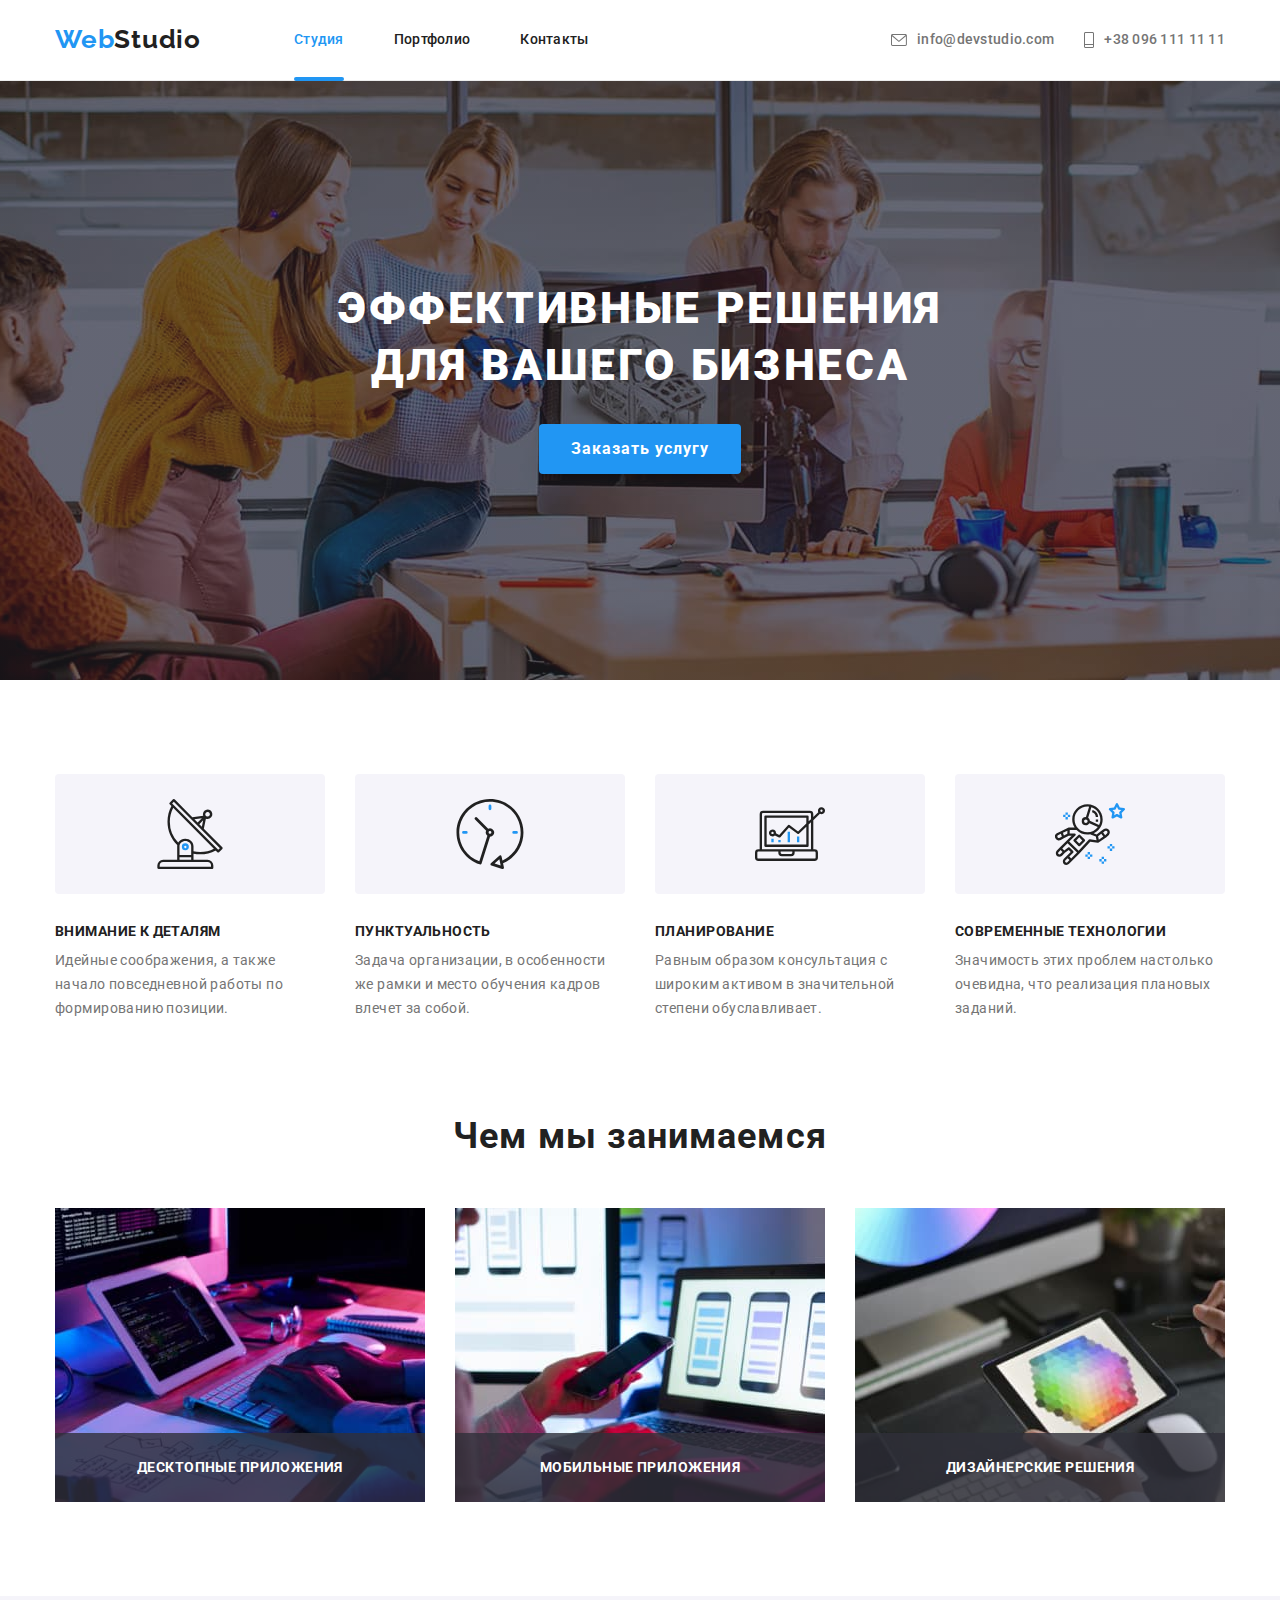
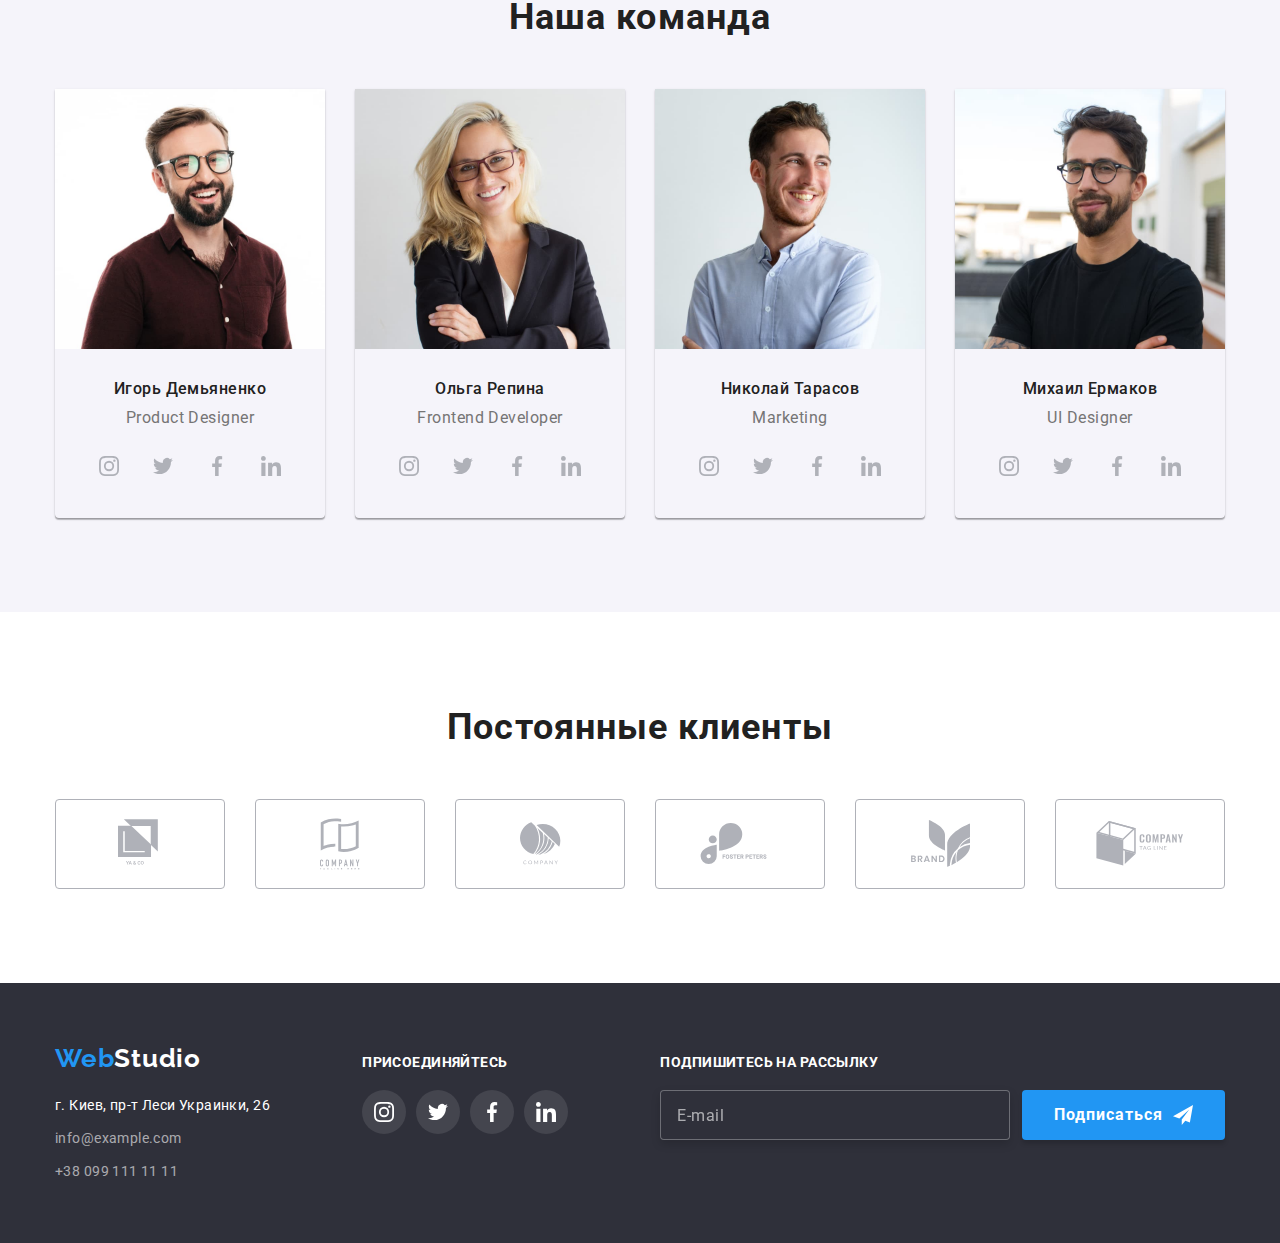
==== commit 6dcc3cc3: "Update index.html" ====
--- a/index.html
+++ b/index.html
@@ -20,15 +20,13 @@
         <nav class="header__nav">
           <ul class="header__nav-list">
             <li>
-              <a
-                href="index.html"
-                class="header__nav-link header__nav-link--active"
+              <a href="#" class="header__nav-link header__nav-link--active"
                 >Студия</a
               >
             </li>
 
             <li>
-              <a href="#" class="header__nav-link">Портфолио</a>
+              <a href="portfolio.html" class="header__nav-link">Портфолио</a>
             </li>
 
             <li>
@@ -61,7 +59,9 @@
             >Эффективные решения <br />
             для вашего бизнеса</b
           >
-          <button type="button" class="popup-btn">Заказать услугу</button>
+          <button type="button" class="modal-btn" data-modal-open>
+            Заказать услугу
+          </button>
         </div>
       </section>
       <section class="soft-skill">
@@ -424,88 +424,104 @@
           </ul>
         </div>
       </section>
-      <footer class="footer">
-        <div class="container footer__inner">
-          <div>
-            <a href="index.html" class="logo footer__logo--white"
-              ><span class="logo--accent">Web</span>Studio</a
+    </main>
+    <footer class="footer">
+      <div class="container footer__inner">
+        <div>
+          <a href="index.html" class="logo footer__logo--white"
+            ><span class="logo--accent">Web</span>Studio</a
+          >
+          <address class="footer-contact">
+            <a
+              href="https://goo.gl/maps/dxVL44aEHtd36Nys8"
+              target="_blank"
+              class="footer-contact__link"
+              >г. Киев, пр-т Леси Украинки, 26</a
             >
-            <address class="footer-contact">
-              <a href="#" class="footer-contact__link"
-                >г. Киев, пр-т Леси Украинки, 26</a
+
+            <a href="mailto:info@example.com" class="footer-contact__link"
+              >info@example.com</a
+            >
+
+            <a href="tel:+380991111111" class="footer-contact__link"
+              >+38 099 111 11 11</a
+            >
+          </address>
+        </div>
+
+        <div>
+          <b class="footer__social-title">присоединяйтесь</b>
+          <ul class="footer__social-list">
+            <li>
+              <a href="#" class="footer__social-link"
+                ><svg width="20" height="20" class="footer__social-icon">
+                  <use
+                    xlink:href="./images/sprite.svg#icon-instagram"
+                  ></use></svg
+              ></a>
+            </li>
+
+            <li>
+              <a href="#" class="footer__social-link"
+                ><svg width="20" height="20" class="footer__social-icon">
+                  <use xlink:href="./images/sprite.svg#icon-twitter"></use></svg
+              ></a>
+            </li>
+
+            <li>
+              <a href="#" class="footer__social-link"
+                ><svg width="20" height="20" class="footer__social-icon">
+                  <use
+                    xlink:href="./images/sprite.svg#icon-facebook"
+                  ></use></svg
+              ></a>
+            </li>
+
+            <li>
+              <a href="#" class="footer__social-link"
+                ><svg width="20" height="20" class="footer__social-icon">
+                  <use
+                    xlink:href="./images/sprite.svg#icon-linkedin"
+                  ></use></svg
+              ></a>
+            </li>
+          </ul>
+        </div>
+
+        <div>
+          <b class="footer__form-title">Подпишитесь на рассылку</b>
+
+          <form class="footer__form">
+            <input
+              type="email"
+              name="mail"
+              id="mail"
+              placeholder="E-mail"
+              class="footer__form-input"
+            />
+            <button type="button" class="modal-btn footer__form-btn">
+              Подписаться<svg
+                width="20"
+                height="20"
+                class="footer__form-btn--icon"
               >
-
-              <a href="#" class="footer-contact__link">info@example.com</a>
-
-              <a href="#" class="footer-contact__link">+38 099 111 11 11</a>
-            </address>
-          </div>
-
-          <div>
-            <b class="footer__social-title">присоединяйтесь</b>
-            <ul class="footer__social-list">
-              <li>
-                <a href="#" class="footer__social-link"
-                  ><svg width="20" height="20" class="footer__social-icon">
-                    <use
-                      xlink:href="./images/sprite.svg#icon-instagram"
-                    ></use></svg
-                ></a>
-              </li>
-
-              <li>
-                <a href="#" class="footer__social-link"
-                  ><svg width="20" height="20" class="footer__social-icon">
-                    <use
-                      xlink:href="./images/sprite.svg#icon-instagram"
-                    ></use></svg
-                ></a>
-              </li>
-
-              <li>
-                <a href="#" class="footer__social-link"
-                  ><svg width="20" height="20" class="footer__social-icon">
-                    <use
-                      xlink:href="./images/sprite.svg#icon-instagram"
-                    ></use></svg
-                ></a>
-              </li>
-
-              <li>
-                <a href="#" class="footer__social-link"
-                  ><svg width="20" height="20" class="footer__social-icon">
-                    <use
-                      xlink:href="./images/sprite.svg#icon-instagram"
-                    ></use></svg
-                ></a>
-              </li>
-            </ul>
-          </div>
-
-          <div>
-            <b class="footer__form-title">Подпишитесь на рассылку</b>
-
-            <form class="footer__form">
-              <input
-                type="email"
-                name="mail"
-                id="mail"
-                placeholder="E-mail"
-                class="footer__form-input"
-              />
-              <button type="button" class="popup-btn footer__form-btn">
-                Подписаться<svg
-                  width="20"
-                  height="20"
-                  class="footer__form-btn--icon"
-                >
-                  <use xlink:href="./images/sprite.svg#icon-send"></use>
-                </svg>
-              </button>
-            </form>
-          </div>
-        </div>
-      </footer>
-    </main>
+                <use xlink:href="./images/sprite.svg#icon-send"></use>
+              </svg>
+            </button>
+          </form>
+        </div>
+      </div>
+    </footer>
+    <div class="backdrop backdrop--hidden" data-modal>
+      <div class="modal">
+        <button type="button" class="modal__btn-close" data-modal-close>
+          <svg class="modal__btn-close-icon" width="18" height="18">
+            <use xlink:href="./images/sprite.svg#icon-close"></use>
+          </svg>
+        </button>
+      </div>
+    </div>
+
+    <script src="./js/modal.js"></script>
   </body>
 </html>
--- a/css/main.min.css
+++ b/css/main.min.css
@@ -1,2 +1,2 @@
-*{padding:0;margin:0;border:0}*,*:before,:after{-webkit-box-sizing:border-box;box-sizing:border-box}aside,nav,footer,header,section{display:block}html,body{height:100%;width:100%;font-size:100%;line-height:1;font-size:14px;-ms-text-size-adjust:100%;-moz-text-size-adjust:100%;-webkit-text-size-adjust:100%}input,button,textarea{font-family:inherit}input::-ms-clear{display:none}button{cursor:pointer}button::-moz-focus-inner{padding:0;border:0}a,a:visited{text-decoration:none}a:hover{text-decoration:none}address{font-style:inherit}ul li{list-style:none}img{display:block;width:100%;height:auto}h1,h2,h3,h4,h5,h6{font-size:inherit;font-weight:400}.visually-hidden{position:absolute;width:1px;height:1px;margin:-1px;border:0;padding:0;white-space:nowrap;-webkit-clip-path:inset(100%);clip-path:inset(100%);clip:rect(0 0 0 0);overflow:hidden}body{font-family:var(--primary-font-family);background-color:var(--primary-bc);color:var(--primary-color)}.container{max-width:1200px;padding:0 15px;margin:0 auto}:root{--primary-color: #212121;--primary-bc: #ffffff;--secondary-bc-black: #2f303a;--secondary-bc-gray: #f5f4fa;--secondary-color-white: #ffffff;--secondary-color-gray: #757575;--color-accent: #2196f3;--border-header-color: #ececec;--header-contact-color: #757575;--link-active-color: #2196f3;--link-no-active-color: #afb1b8;--color-white-transparent: rgba(255, 255, 255, 0.6);--background-transparent: rgba(255, 255, 255, 0.1);--box-transparent: rgba(47, 48, 58, 0.8);--primary-font-family: "Roboto", sans-serif;--primary-font-family-logo: "Raleway", sans-serif;--fc-active: 250ms cubic-bezier(0.4, 0, 0.2, 1);--fc-gradient-bg: linear-gradient(to right, rgba(47, 48, 58, 0.4), rgba(47, 48, 58, 0.4))}.header{outline:1px solid var(--border-header-color)}.header__inner{display:-webkit-box;display:-ms-flexbox;display:flex;-webkit-box-align:center;-ms-flex-align:center;align-items:center}.header__logo{padding:24px 0;color:inherit}.header__nav{margin-left:93px}.header__nav-list{display:-webkit-box;display:-ms-flexbox;display:flex}.header__nav-list :not(:first-child){margin-left:50px}.header__nav-link{display:inline-block;padding:32px 0;font-weight:500;font-size:14px;line-height:1.1;letter-spacing:0.02em;color:inherit;-webkit-transition:color var(--fc-active);transition:color var(--fc-active)}.header__nav-link:hover,.header__nav-link:focus{color:var(--link-active-color)}.header__nav-link--active{position:relative;color:var(--link-active-color)}.header__nav-link--active::after{content:"";position:absolute;right:0;bottom:-1px;width:100%;height:4px;background-color:var(--link-active-color);border-radius:2px}.header__contact{display:-webkit-box;display:-ms-flexbox;display:flex;margin-left:auto}.header__contact :not(:first-child){margin-left:30px}.header__contact-link{display:-webkit-box;display:-ms-flexbox;display:flex;-webkit-box-align:center;-ms-flex-align:center;align-items:center;padding:32px 0;font-weight:500;font-size:14px;line-height:1.1;letter-spacing:0.02em;color:var(--header-contact-color);-webkit-transition:color var(--fc-active);transition:color var(--fc-active)}.header__contact-link:hover,.header__contact-link:focus{color:var(--link-active-color)}.header__contact-icon{margin-right:10px;fill:currentColor}.header__contact-icon:hover,.header__contact-icon:focus{fill:currentColor}.logo{font-family:var(--primary-font-family-logo);font-weight:700;font-size:26px;line-height:1.2;letter-spacing:0.03em}.logo--accent{color:var(--color-accent)}.intro{background-color:var(--secondary-bc-black);background-image:var(--fc-gradient-bg),url(../images/hero-bg.jpg);background-repeat:no-repeat;background-position:center;background-size:cover}.intro__inner{height:600px;padding:200px 0;display:-webkit-box;display:-ms-flexbox;display:flex;-webkit-box-align:center;-ms-flex-align:center;align-items:center;-webkit-box-orient:vertical;-webkit-box-direction:normal;-ms-flex-direction:column;flex-direction:column}.intro__title{margin-bottom:30px;font-weight:900;font-size:44px;line-height:1.3;letter-spacing:0.06em;text-align:center;text-transform:uppercase;color:var(--secondary-color-white)}.soft-skill{padding:94px 0}.soft-skill__list{display:-webkit-box;display:-ms-flexbox;display:flex}.soft-skill__list :not(:first-of-type){margin-left:30px}.soft-skill__list-icon-box{display:-webkit-box;display:-ms-flexbox;display:flex;-webkit-box-pack:center;-ms-flex-pack:center;justify-content:center;padding:25px 100px;margin-bottom:30px;background-color:var(--secondary-bc-gray);border-radius:4px}.soft-skill__list-title{margin-bottom:10px;font-weight:700;font-size:14px;line-height:1.1;letter-spacing:0.03em;text-transform:uppercase}.soft-skill__list-text{font-weight:400;font-size:14px;line-height:1.7;letter-spacing:0.03em;color:var(--secondary-color-gray)}.tech-skill{padding-bottom:94px}.tech-skill__title{margin-bottom:50px;font-weight:700;font-size:36px;line-height:1.2;text-align:center;letter-spacing:0.03em}.tech-skill__list{display:-webkit-box;display:-ms-flexbox;display:flex;-webkit-box-pack:justify;-ms-flex-pack:justify;justify-content:space-between}.tech-skill__list-thumb{position:relative;width:370px;height:294px}.tech-skill__box-title{position:absolute;bottom:0;width:100%;padding:27px 0;background-color:var(--box-transparent)}.tech-skill__list-title{font-weight:700;font-size:14px;line-height:1.1;letter-spacing:0.03em;text-align:center;text-transform:uppercase;color:var(--secondary-color-white)}.team{padding-bottom:94px;background:var(--secondary-bc-gray)}.team__title{margin-bottom:50px;font-weight:700;font-size:36px;line-height:1.2;text-align:center;letter-spacing:0.03em}.team__list{display:-webkit-box;display:-ms-flexbox;display:flex;-webkit-box-pack:justify;-ms-flex-pack:justify;justify-content:space-between}.team__list-item{-webkit-box-shadow:0px 1px 3px rgba(0,0,0,0.12),0px 1px 1px rgba(0,0,0,0.14),0px 2px 1px rgba(0,0,0,0.2);box-shadow:0px 1px 3px rgba(0,0,0,0.12),0px 1px 1px rgba(0,0,0,0.14),0px 2px 1px rgba(0,0,0,0.2);border-radius:0px 0px 4px 4px}.team__list-thumb-top{width:270px;height:260px;margin-bottom:30px}.team__list-thumb-bottom{text-align:center;margin-bottom:16px}.team__list-title{margin-bottom:10px;font-weight:500;font-size:16px;line-height:1.2;letter-spacing:0.03em}.team__list-text{font-weight:400;font-size:16px;line-height:1.2;letter-spacing:0.03em;color:var(--secondary-color-gray)}.social-list{padding:0 32px 30px;display:-webkit-box;display:-ms-flexbox;display:flex;-webkit-box-pack:justify;-ms-flex-pack:justify;justify-content:space-between}.social-list__link{display:-webkit-box;display:-ms-flexbox;display:flex;-webkit-box-pack:center;-ms-flex-pack:center;justify-content:center;-webkit-box-align:center;-ms-flex-align:center;align-items:center;width:44px;height:44px;border-radius:50%;background-color:transparent;color:var(--link-no-active-color);-webkit-transition:background-color var(--fc-active),color var(--fc-active);transition:background-color var(--fc-active),color var(--fc-active)}.social-list__link:hover,.social-list__link:focus{background-color:var(--link-active-color);color:var(--secondary-color-white)}.social-list__icon{fill:currentColor}.clients{padding:94px 0}.clients__title{padding-bottom:50px;font-weight:700;font-size:36px;line-height:1.2;text-align:center;letter-spacing:0.03em}.clients__list{display:-webkit-box;display:-ms-flexbox;display:flex;-webkit-box-pack:justify;-ms-flex-pack:justify;justify-content:space-between}.clients__list-link{display:-webkit-box;display:-ms-flexbox;display:flex;-webkit-box-pack:center;-ms-flex-pack:center;justify-content:center;-webkit-box-align:center;-ms-flex-align:center;align-items:center;width:170px;height:90px;border:1px solid var(--link-no-active-color);border-radius:4px;color:var(--link-no-active-color);-webkit-transition:border var(--fc-active),color var(--fc-active);transition:border var(--fc-active),color var(--fc-active)}.clients__list-link:hover,.clients__list-link:focus{border-color:var(--link-active-color);color:var(--link-active-color)}.clients__list-icon{fill:currentColor}.footer{padding:60px 0;background:var(--secondary-bc-black)}.footer__inner{display:-webkit-box;display:-ms-flexbox;display:flex;-webkit-box-pack:justify;-ms-flex-pack:justify;justify-content:space-between;-webkit-box-align:baseline;-ms-flex-align:baseline;align-items:baseline}.footer__logo--white{color:var(--secondary-color-white)}.footer__social-title{display:inline-block;margin-bottom:20px;font-weight:700;font-size:14px;line-height:1.1;letter-spacing:0.03em;text-transform:uppercase;color:var(--secondary-color-white)}.footer__social-list{display:-webkit-box;display:-ms-flexbox;display:flex}.footer__social-list :not(:last-child){margin-right:10px}.footer__social-link{display:-webkit-box;display:-ms-flexbox;display:flex;-webkit-box-pack:center;-ms-flex-pack:center;justify-content:center;-webkit-box-align:center;-ms-flex-align:center;align-items:center;width:44px;height:44px;background-color:var(--background-transparent);-webkit-transition:background-color var(--fc-active);transition:background-color var(--fc-active);border-radius:50%}.footer__social-link:hover,.footer__social-link:focus{background-color:var(--link-active-color)}.footer__social-icon{fill:var(--secondary-color-white)}.footer__form-title{display:inline-block;margin-bottom:20px;font-weight:700;font-size:14px;line-height:1.1;letter-spacing:0.03em;text-transform:uppercase;color:var(--secondary-color-white)}.footer__form{display:-webkit-box;display:-ms-flexbox;display:flex}.footer__form-input{margin-right:12px;padding-left:16px;min-width:350px;font-weight:400;font-size:16px;line-height:1.2;letter-spacing:0.03em;border:1px solid rgba(255,255,255,0.3);-webkit-filter:drop-shadow(0px 4px 4px rgba(0,0,0,0.15));filter:drop-shadow(0px 4px 4px rgba(0,0,0,0.15));border-radius:4px;color:rgba(255,255,255,0.6);background:#2f303a;-webkit-transition:border var(--fc-active);transition:border var(--fc-active)}.footer__form-input:hover,.footer__form-input:focus{outline:none;border:1px solid var(--link-active-color);-webkit-filter:none;filter:none}.footer__form-input::-webkit-input-placeholder{color:inherit}.footer__form-input:-ms-input-placeholder{color:inherit}.footer__form-input::-ms-input-placeholder{color:inherit}.footer__form-input::placeholder{color:inherit}.footer__form-btn{display:-webkit-box;display:-ms-flexbox;display:flex;-webkit-box-align:center;-ms-flex-align:center;align-items:center}.footer__form-btn--icon{margin-left:10px}.footer-contact{display:-webkit-box;display:-ms-flexbox;display:flex;-webkit-box-orient:vertical;-webkit-box-direction:normal;-ms-flex-direction:column;flex-direction:column;margin-top:20px}.footer-contact :first-child{color:var(--secondary-color-white)}.footer-contact :not(:last-child){margin-bottom:9px}.footer-contact__link{font-weight:400;font-size:14px;line-height:1.7;letter-spacing:0.03em;color:var(--color-white-transparent)}.popup-btn{height:50px;padding:10px 32px;background-color:var(--color-accent);font-weight:700;font-size:16px;line-height:30px;text-align:center;letter-spacing:0.06em;color:var(--secondary-color-white);-webkit-box-shadow:0px 4px 4px rgba(0,0,0,0.15);box-shadow:0px 4px 4px rgba(0,0,0,0.15);border-radius:4px}.popup-btn:active{position:relative;top:1px;-webkit-box-shadow:none;box-shadow:none}
+*{padding:0;margin:0;border:0}*,*:before,:after{-webkit-box-sizing:border-box;box-sizing:border-box}aside,nav,footer,header,section{display:block}html,body{height:100%;width:100%;font-size:100%;line-height:1;font-size:14px;-ms-text-size-adjust:100%;-moz-text-size-adjust:100%;-webkit-text-size-adjust:100%}input,button,textarea{font-family:inherit}input::-ms-clear{display:none}button{cursor:pointer}button::-moz-focus-inner{padding:0;border:0}a,a:visited{text-decoration:none}a:hover{text-decoration:none}address{font-style:inherit}ul li{list-style:none}img{display:block;width:100%;height:auto}h1,h2,h3,h4,h5,h6{font-size:inherit;font-weight:400}.visually-hidden{position:absolute;width:1px;height:1px;margin:-1px;border:0;padding:0;white-space:nowrap;-webkit-clip-path:inset(100%);clip-path:inset(100%);clip:rect(0 0 0 0);overflow:hidden}body{font-family:var(--primary-font-family);background-color:var(--primary-bc);color:var(--primary-color)}.container{max-width:1200px;padding:0 15px;margin:0 auto}:root{--primary-color: #212121;--primary-bc: #ffffff;--secondary-bc-black: #2f303a;--secondary-bc-gray: #f5f4fa;--secondary-color-white: #ffffff;--secondary-color-gray: #757575;--color-accent: #2196f3;--border-header-color: #ececec;--border-card-set-color: #eeeeee;--header-contact-color: #757575;--link-active-color: #2196f3;--link-no-active-color: #afb1b8;--color-white-transparent: rgba(255, 255, 255, 0.6);--background-transparent: rgba(255, 255, 255, 0.1);--box-transparent: rgba(47, 48, 58, 0.8);--card-set-box-transparent: rgba(33, 150, 243, 0.9);--backdrop-transparent: rgba(0, 0, 0, 0.2);--primary-font-family: "Roboto", sans-serif;--primary-font-family-logo: "Raleway", sans-serif;--fc-active: 250ms cubic-bezier(0.4, 0, 0.2, 1);--fc-gradient-bg: linear-gradient(to right, rgba(47, 48, 58, 0.4), rgba(47, 48, 58, 0.4));--card-set-gap: 30px}.header{outline:1px solid var(--border-header-color)}.header__inner{display:-webkit-box;display:-ms-flexbox;display:flex;-webkit-box-align:center;-ms-flex-align:center;align-items:center}.header__logo{padding:24px 0;color:inherit}.header__nav{margin-left:93px}.header__nav-list{display:-webkit-box;display:-ms-flexbox;display:flex}.header__nav-list :not(:first-child){margin-left:50px}.header__nav-link{display:inline-block;padding:32px 0;font-weight:500;font-size:14px;line-height:1.1;letter-spacing:0.02em;color:inherit;-webkit-transition:color var(--fc-active);transition:color var(--fc-active)}.header__nav-link:hover,.header__nav-link:focus{color:var(--link-active-color)}.header__nav-link--active{position:relative;color:var(--link-active-color)}.header__nav-link--active::after{content:"";position:absolute;right:0;bottom:-1px;width:100%;height:4px;background-color:var(--link-active-color);border-radius:2px}.header__contact{display:-webkit-box;display:-ms-flexbox;display:flex;margin-left:auto}.header__contact :not(:first-child){margin-left:30px}.header__contact-link{display:-webkit-box;display:-ms-flexbox;display:flex;-webkit-box-align:center;-ms-flex-align:center;align-items:center;padding:32px 0;font-weight:500;font-size:14px;line-height:1.1;letter-spacing:0.02em;color:var(--header-contact-color);-webkit-transition:color var(--fc-active);transition:color var(--fc-active)}.header__contact-link:hover,.header__contact-link:focus{color:var(--link-active-color)}.header__contact-icon{margin-right:10px;fill:currentColor}.header__contact-icon:hover,.header__contact-icon:focus{fill:currentColor}.logo{font-family:var(--primary-font-family-logo);font-weight:700;font-size:26px;line-height:1.2;letter-spacing:0.03em}.logo--accent{color:var(--color-accent)}.intro{background-color:var(--secondary-bc-black);background-image:var(--fc-gradient-bg),url(../images/hero-bg.jpg);background-repeat:no-repeat;background-position:center;background-size:cover}.intro__inner{height:600px;padding:200px 0;display:-webkit-box;display:-ms-flexbox;display:flex;-webkit-box-align:center;-ms-flex-align:center;align-items:center;-webkit-box-orient:vertical;-webkit-box-direction:normal;-ms-flex-direction:column;flex-direction:column}.intro__title{margin-bottom:30px;font-weight:900;font-size:44px;line-height:1.3;letter-spacing:0.06em;text-align:center;text-transform:uppercase;color:var(--secondary-color-white)}.soft-skill{padding:94px 0}.soft-skill__list{display:-webkit-box;display:-ms-flexbox;display:flex}.soft-skill__list :not(:first-of-type){margin-left:30px}.soft-skill__list-icon-box{display:-webkit-box;display:-ms-flexbox;display:flex;-webkit-box-pack:center;-ms-flex-pack:center;justify-content:center;padding:25px 100px;margin-bottom:30px;background-color:var(--secondary-bc-gray);border-radius:4px}.soft-skill__list-title{margin-bottom:10px;font-weight:700;font-size:14px;line-height:1.1;letter-spacing:0.03em;text-transform:uppercase}.soft-skill__list-text{font-weight:400;font-size:14px;line-height:1.7;letter-spacing:0.03em;color:var(--secondary-color-gray)}.tech-skill{padding-bottom:94px}.tech-skill__title{margin-bottom:50px;font-weight:700;font-size:36px;line-height:1.2;text-align:center;letter-spacing:0.03em}.tech-skill__list{display:-webkit-box;display:-ms-flexbox;display:flex;-webkit-box-pack:justify;-ms-flex-pack:justify;justify-content:space-between}.tech-skill__list-thumb{position:relative}.tech-skill__box-title{position:absolute;bottom:0;width:100%;padding:27px 0;background-color:var(--box-transparent)}.tech-skill__list-title{font-weight:700;font-size:14px;line-height:1.1;letter-spacing:0.03em;text-align:center;text-transform:uppercase;color:var(--secondary-color-white)}.team{padding-bottom:94px;background:var(--secondary-bc-gray)}.team__title{margin-bottom:50px;font-weight:700;font-size:36px;line-height:1.2;text-align:center;letter-spacing:0.03em}.team__list{display:-webkit-box;display:-ms-flexbox;display:flex;-webkit-box-pack:justify;-ms-flex-pack:justify;justify-content:space-between}.team__list-item{-webkit-box-shadow:0px 1px 3px rgba(0,0,0,0.12),0px 1px 1px rgba(0,0,0,0.14),0px 2px 1px rgba(0,0,0,0.2);box-shadow:0px 1px 3px rgba(0,0,0,0.12),0px 1px 1px rgba(0,0,0,0.14),0px 2px 1px rgba(0,0,0,0.2);border-radius:0px 0px 4px 4px}.team__list-thumb-top{max-width:270px;margin-bottom:30px}.team__list-thumb-bottom{text-align:center;margin-bottom:16px}.team__list-title{margin-bottom:10px;font-weight:500;font-size:16px;line-height:1.2;letter-spacing:0.03em}.team__list-text{font-weight:400;font-size:16px;line-height:1.2;letter-spacing:0.03em;color:var(--secondary-color-gray)}.social-list{padding:0 32px 30px;display:-webkit-box;display:-ms-flexbox;display:flex;-webkit-box-pack:justify;-ms-flex-pack:justify;justify-content:space-between}.social-list__link{display:-webkit-box;display:-ms-flexbox;display:flex;-webkit-box-pack:center;-ms-flex-pack:center;justify-content:center;-webkit-box-align:center;-ms-flex-align:center;align-items:center;width:44px;height:44px;border-radius:50%;background-color:transparent;color:var(--link-no-active-color);-webkit-transition:background-color var(--fc-active),color var(--fc-active);transition:background-color var(--fc-active),color var(--fc-active)}.social-list__link:hover,.social-list__link:focus{background-color:var(--link-active-color);color:var(--secondary-color-white)}.social-list__icon{fill:currentColor}.clients{padding:94px 0}.clients__title{padding-bottom:50px;font-weight:700;font-size:36px;line-height:1.2;text-align:center;letter-spacing:0.03em}.clients__list{display:-webkit-box;display:-ms-flexbox;display:flex;-webkit-box-pack:justify;-ms-flex-pack:justify;justify-content:space-between}.clients__list-link{display:-webkit-box;display:-ms-flexbox;display:flex;-webkit-box-pack:center;-ms-flex-pack:center;justify-content:center;-webkit-box-align:center;-ms-flex-align:center;align-items:center;width:170px;height:90px;border:1px solid var(--link-no-active-color);border-radius:4px;color:var(--link-no-active-color);-webkit-transition:border var(--fc-active),color var(--fc-active);transition:border var(--fc-active),color var(--fc-active)}.clients__list-link:hover,.clients__list-link:focus{border-color:var(--link-active-color);color:var(--link-active-color)}.clients__list-icon{fill:currentColor}.footer{padding:60px 0;background:var(--secondary-bc-black)}.footer__inner{display:-webkit-box;display:-ms-flexbox;display:flex;-webkit-box-pack:justify;-ms-flex-pack:justify;justify-content:space-between;-webkit-box-align:baseline;-ms-flex-align:baseline;align-items:baseline}.footer__logo--white{color:var(--secondary-color-white)}.footer__social-title{display:inline-block;margin-bottom:20px;font-weight:700;font-size:14px;line-height:1.1;letter-spacing:0.03em;text-transform:uppercase;color:var(--secondary-color-white)}.footer__social-list{display:-webkit-box;display:-ms-flexbox;display:flex}.footer__social-list :not(:last-child){margin-right:10px}.footer__social-link{display:-webkit-box;display:-ms-flexbox;display:flex;-webkit-box-pack:center;-ms-flex-pack:center;justify-content:center;-webkit-box-align:center;-ms-flex-align:center;align-items:center;width:44px;height:44px;background-color:var(--background-transparent);-webkit-transition:background-color var(--fc-active);transition:background-color var(--fc-active);border-radius:50%}.footer__social-link:hover,.footer__social-link:focus{background-color:var(--link-active-color)}.footer__social-icon{fill:var(--secondary-color-white)}.footer__form-title{display:inline-block;margin-bottom:20px;font-weight:700;font-size:14px;line-height:1.1;letter-spacing:0.03em;text-transform:uppercase;color:var(--secondary-color-white)}.footer__form{display:-webkit-box;display:-ms-flexbox;display:flex}.footer__form-input{margin-right:12px;padding-left:16px;min-width:350px;font-weight:400;font-size:16px;line-height:1.2;letter-spacing:0.03em;border:1px solid rgba(255,255,255,0.3);-webkit-filter:drop-shadow(0px 4px 4px rgba(0,0,0,0.15));filter:drop-shadow(0px 4px 4px rgba(0,0,0,0.15));border-radius:4px;color:rgba(255,255,255,0.6);background:#2f303a;-webkit-transition:border var(--fc-active);transition:border var(--fc-active)}.footer__form-input:hover,.footer__form-input:focus{outline:none;border:1px solid var(--link-active-color);-webkit-filter:none;filter:none}.footer__form-input::-webkit-input-placeholder{color:inherit}.footer__form-input:-ms-input-placeholder{color:inherit}.footer__form-input::-ms-input-placeholder{color:inherit}.footer__form-input::placeholder{color:inherit}.footer__form-btn{display:-webkit-box;display:-ms-flexbox;display:flex;-webkit-box-align:center;-ms-flex-align:center;align-items:center}.footer__form-btn--icon{margin-left:10px}.footer-contact{display:-webkit-box;display:-ms-flexbox;display:flex;-webkit-box-orient:vertical;-webkit-box-direction:normal;-ms-flex-direction:column;flex-direction:column;margin-top:20px}.footer-contact :first-child{color:var(--secondary-color-white)}.footer-contact :not(:last-child){margin-bottom:9px}.footer-contact__link{font-weight:400;font-size:14px;line-height:1.7;letter-spacing:0.03em;color:var(--color-white-transparent)}.control-menu{padding-top:94px;padding-bottom:50px}.control-menu__inner{display:-webkit-box;display:-ms-flexbox;display:flex;-webkit-box-pack:center;-ms-flex-pack:center;justify-content:center}.control-menu__inner :not(:last-child){margin-right:8px}.control-menu__btn{padding:6px 22px;font-weight:500;font-size:16px;line-height:1.6;letter-spacing:0.03em;border-radius:4px;background-color:var(--secondary-bc-gray);color:var(--primary-color);-webkit-transition:background-color var(--fc-active),color var(--fc-active);transition:background-color var(--fc-active),color var(--fc-active)}.control-menu__btn:hover,.control-menu__btn:focus{background-color:var(--link-active-color);color:var(--secondary-color-white);-webkit-box-shadow:0px 3px 1px rgba(0,0,0,0.1),0px 1px 2px rgba(0,0,0,0.08),0px 2px 2px rgba(0,0,0,0.12);box-shadow:0px 3px 1px rgba(0,0,0,0.1),0px 1px 2px rgba(0,0,0,0.08),0px 2px 2px rgba(0,0,0,0.12);position:relative;-webkit-transition:position var(--fc-active),-webkit-box-shadow var(--fc-active);transition:position var(--fc-active),-webkit-box-shadow var(--fc-active);transition:position var(--fc-active),box-shadow var(--fc-active);transition:position var(--fc-active),box-shadow var(--fc-active),-webkit-box-shadow var(--fc-active)}.control-menu__btn:hover:active,.control-menu__btn:focus:active{position:relative;top:1px;-webkit-box-shadow:none;box-shadow:none}.modal-btn{height:50px;padding:10px 32px;background-color:var(--color-accent);font-weight:700;font-size:16px;line-height:30px;text-align:center;letter-spacing:0.06em;color:var(--secondary-color-white);-webkit-box-shadow:0px 4px 4px rgba(0,0,0,0.15);box-shadow:0px 4px 4px rgba(0,0,0,0.15);border-radius:4px}.modal-btn:active{position:relative;top:1px;-webkit-box-shadow:none;box-shadow:none}.backdrop{position:fixed;left:0;top:0;width:100%;height:100%;background-color:var(--backdrop-transparent);-webkit-transition:all var(--fc-active);transition:all var(--fc-active)}.modal{position:absolute;top:50%;left:50%;-webkit-transform:translate(-50%, -50%) scale(1);transform:translate(-50%, -50%) scale(1);width:528px;min-height:581px;border-radius:4px;-webkit-box-shadow:0px 1px 3px rgba(0,0,0,0.12),0px 1px 1px rgba(0,0,0,0.14),0px 2px 1px rgba(0,0,0,0.2);box-shadow:0px 1px 3px rgba(0,0,0,0.12),0px 1px 1px rgba(0,0,0,0.14),0px 2px 1px rgba(0,0,0,0.2);background-color:var(--primary-bc);-webkit-transition:all var(--fc-active) 250ms;transition:all var(--fc-active) 250ms}.modal__btn-close{position:absolute;top:8px;right:8px;display:-webkit-box;display:-ms-flexbox;display:flex;-webkit-box-align:center;-ms-flex-align:center;align-items:center;-webkit-box-pack:center;-ms-flex-pack:center;justify-content:center;width:30px;height:30px;border-radius:50%;border:1px solid rgba(0,0,0,0.1);background-color:var(--primary-bc)}.modal__btn-close-icon{fill:currentColor}.backdrop--hidden{opacity:0;visibility:hidden;pointer-events:none;-webkit-transition:all var(--fc-active) 250ms;transition:all var(--fc-active) 250ms}.backdrop--hidden .modal{-webkit-transform:translate(-50%, -50%) scale(0);transform:translate(-50%, -50%) scale(0);-webkit-transition:-webkit-transform var(--fc-active) 0ms;transition:-webkit-transform var(--fc-active) 0ms;transition:transform var(--fc-active) 0ms;transition:transform var(--fc-active) 0ms, -webkit-transform var(--fc-active) 0ms}.card-menu{padding-bottom:94px}.card-set{display:-webkit-box;display:-ms-flexbox;display:flex;-ms-flex-wrap:wrap;flex-wrap:wrap;margin-left:calc(-1 * var(--card-set-gap));margin-top:calc(-1 * var(--card-set-gap))}.card-set__item{-ms-flex-preferred-size:calc(100% / 3 - var(--card-set-gap));flex-basis:calc(100% / 3 - var(--card-set-gap));margin-left:var(--card-set-gap);margin-top:var(--card-set-gap)}.card-set__link{display:block;-webkit-box-shadow:none;box-shadow:none;-webkit-transition:-webkit-box-shadow var(--fc-active);transition:-webkit-box-shadow var(--fc-active);transition:box-shadow var(--fc-active);transition:box-shadow var(--fc-active), -webkit-box-shadow var(--fc-active)}.card-set__link:hover,.card-set__link:focus{-webkit-box-shadow:0px 1px 1px rgba(0,0,0,0.12),0px 4px 4px rgba(0,0,0,0.06),1px 4px 6px rgba(0,0,0,0.16);box-shadow:0px 1px 1px rgba(0,0,0,0.12),0px 4px 4px rgba(0,0,0,0.06),1px 4px 6px rgba(0,0,0,0.16)}.card-set__link:hover .card-set__thumb-text{-webkit-transform:translateY(0);transform:translateY(0)}.card-set__link:focus .card-set__thumb-text{-webkit-transform:translateY(0);transform:translateY(0)}.card-set__thumb{position:relative;overflow:hidden}.card-set__thumb-text{position:absolute;bottom:0;-webkit-transform:translateY(100%);transform:translateY(100%);width:100%;height:100%;padding:63px 24px;font-weight:400;font-size:18px;line-height:1.5;letter-spacing:0.03em;background-color:var(--card-set-box-transparent);color:#ffffff;-webkit-transition:-webkit-transform var(--fc-active);transition:-webkit-transform var(--fc-active);transition:transform var(--fc-active);transition:transform var(--fc-active), -webkit-transform var(--fc-active)}.card-set__content{padding:20px 24px;border-width:0 1px 1px;border-style:solid;border-color:var(--border-card-set-color)}.card-set__content-title{font-weight:700;font-size:18px;line-height:2;letter-spacing:0.06em;color:var(--primary-color)}.card-set__content-text{font-weight:normal;font-size:16px;line-height:1.8;letter-spacing:0.03em;color:var(--secondary-color-gray)}
 /*# sourceMappingURL=main.min.css.map */